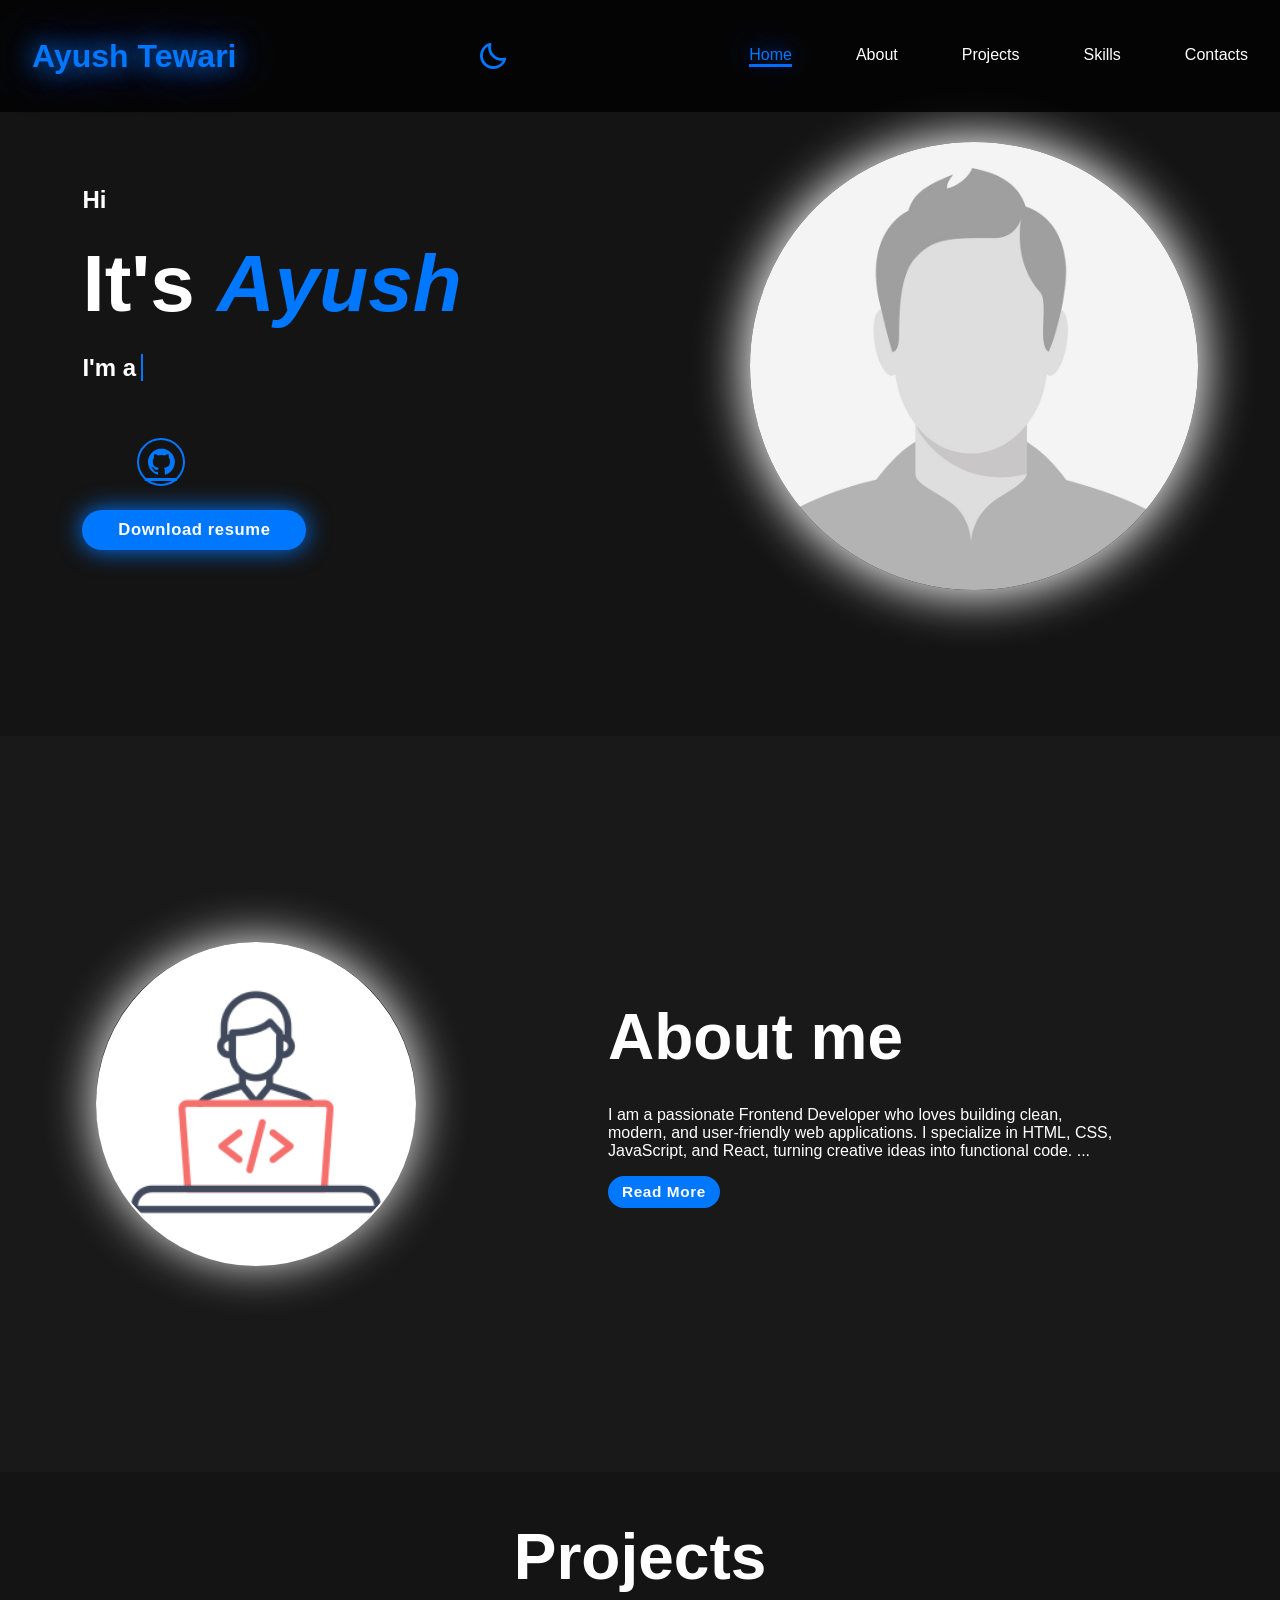
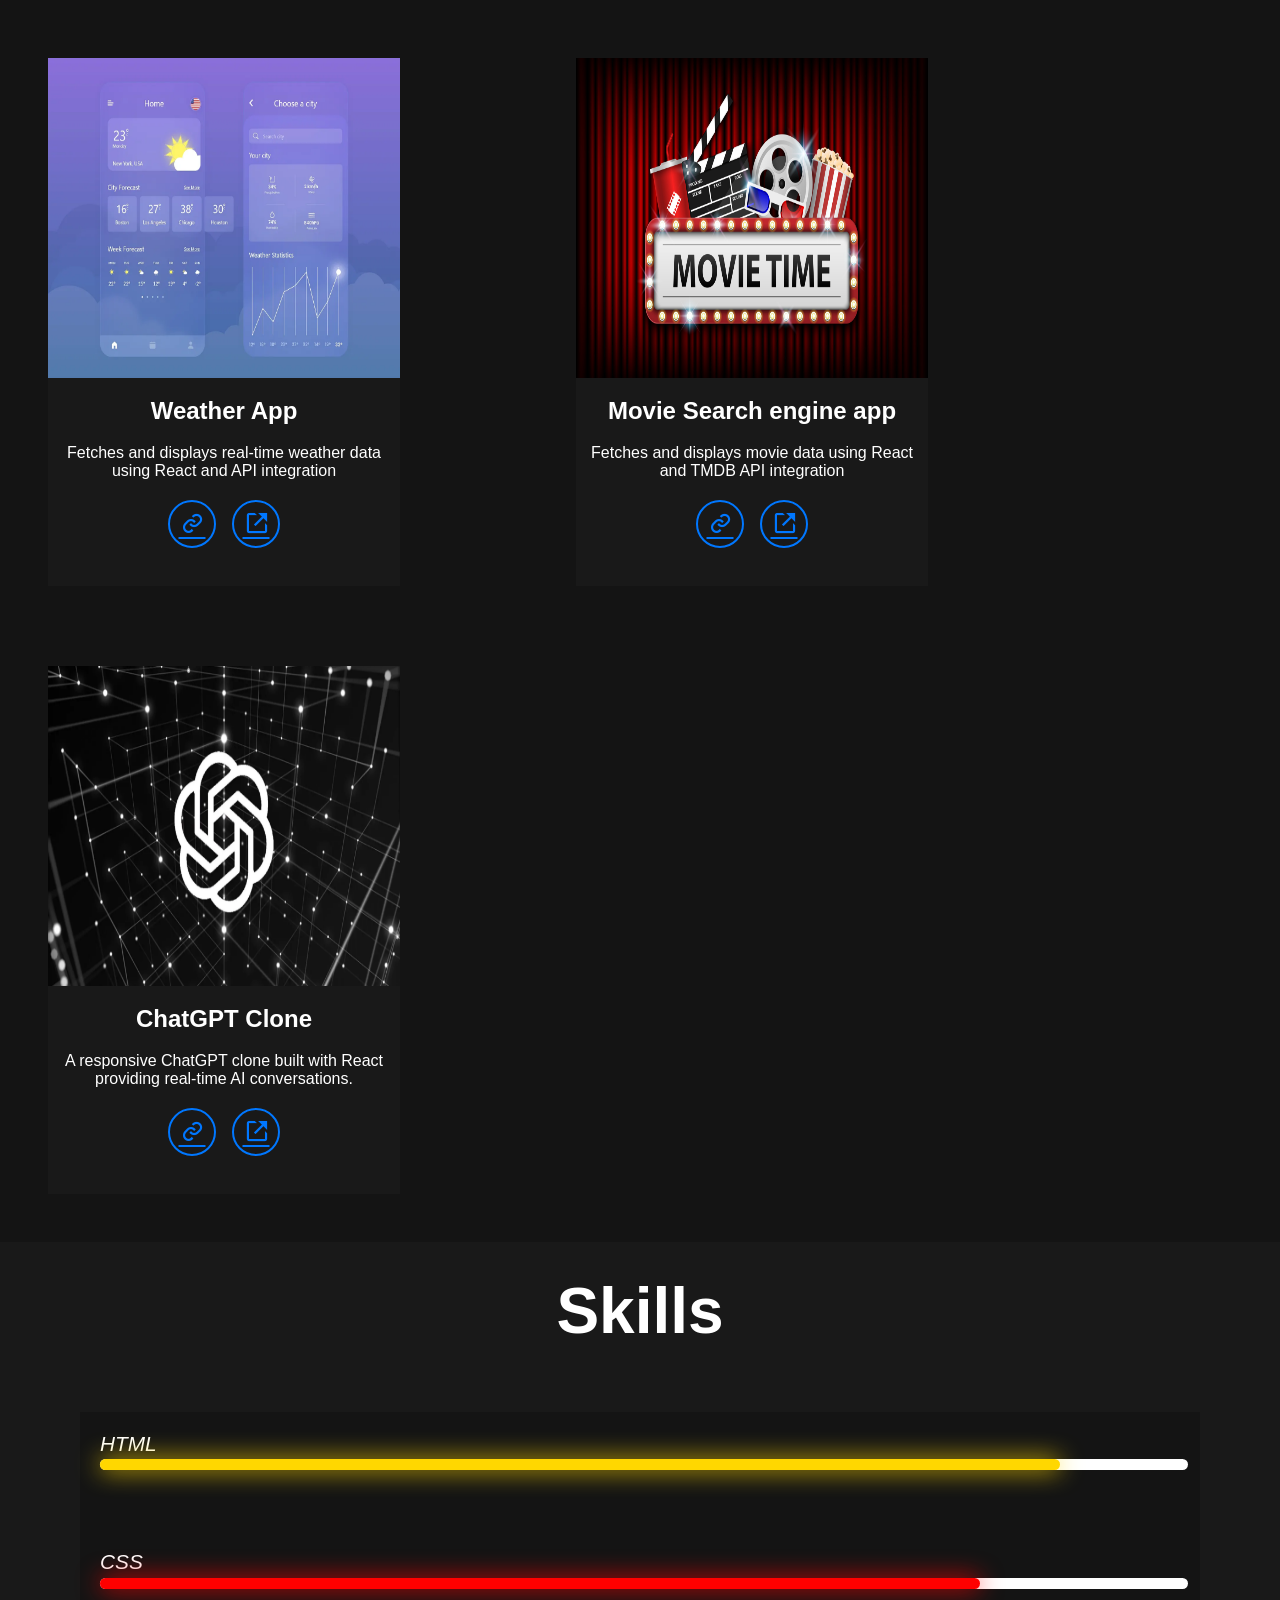
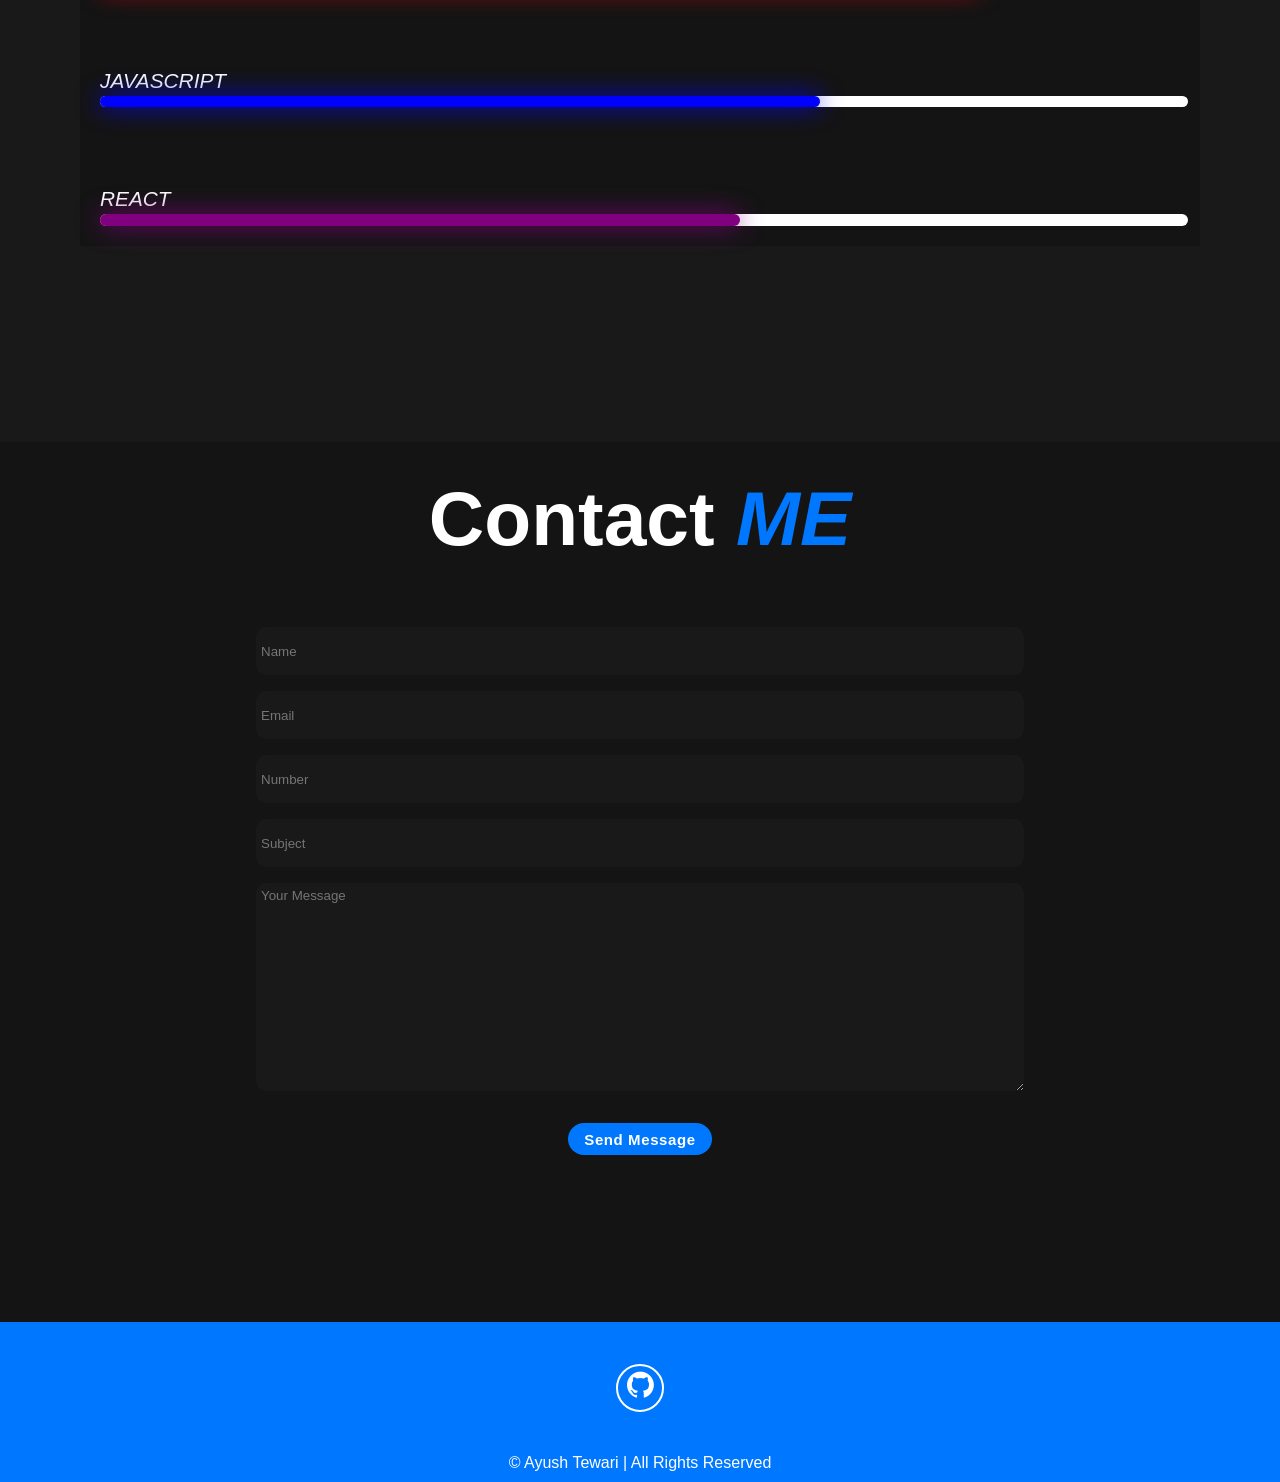
==== index.html @ 557e322d "updated css, read me and added image in about section" ====
<!DOCTYPE html>
<html lang="en">

<head>
    <meta charset="UTF-8">
    <meta name="viewport" content="width=device-width, initial-scale=1.0">
    <meta name="description" content="Ayush Tewari Portfolio - Web Developer">
    <meta name="keywords" content="portfolio, web developer, frontend, Ayush Tewari">


    <link rel="stylesheet" href="style.css">
    <link rel="stylesheet" href="https://unpkg.com/boxicons@2.1.4/css/boxicons.min.css">
    <link rel="icon" href="./assets/favicon.png">

    <title>Ayush Tewari | Frontend Developer</title>
</head>

<body>
    <header class="header">

        <div class="header-name">
            <span> Ayush Tewari </span>
        </div>

        <i class="bx bx-moon" id="theme-toggle"></i>
        <i class="bx bx-menu" id="menu-icon"> </i>

        <nav class="header-items">
            <a href="#home" class="active"> Home </a>
            <a href="#about"> About </a>
            <a href="#project"> Projects </a>
            <a href="#skill"> Skills </a>
            <a href="#contact"> Contacts </a>
        </nav>
    </header>


    <section id="home" class="home">
        <div class="home-items">
            <h1> Hi </h1>
            <h1> It's <i class="home-name"> Ayush </i> </h1>
            <h1> I'm a <span class="home-anime"> </span> </h1>

            <!-- noopener:    Prevents the new page from accessing the original page via the window.opener object, prevent js attacks like Reverse Tabnabbing, where a malicious site redirects your original tab to a phishing page.   noreferrer:   Prevents the browser from sending your website's URL as an HTTP Referer header, hiding your source link from the new site's analytics and server logs. -->
            <a class="home-github" title="visit our github profile" href="https://github.com/Ayush15601" target="_blank"
                rel="noopener noreferrer"> <i class="bx bxl-github"> </i> </a>

            <!-- download attribute with value -->
            <a class="home-resume" href="./assets/cv.pdf" download="My_resume"> Download resume</a>
        </div>

        <div class="home-image-box">
            <img class="home-image" src="./assets/image.jpg" alt="profile pic" loading="lazy">
        </div>
    </section>


    <section id="about" class="about">
        <div class="image_container">
            <img class="about-image" src="./assets/about.png" alt="profile pic" loading="lazy">
        </div>

        <div class="about-items">
            <h1> About me </h1>
            <p> I am a passionate Frontend Developer who loves building clean, modern, and user-friendly web
                applications. I specialize in HTML, CSS, JavaScript, and React, turning creative ideas into functional
                code. <span class="about-dots">...</span> <span class="about-span"> I focus on writing clean,
                    maintainable code and designing responsive interfaces that work beautifully on any screen size. I
                    enjoy solving technical challenges, learning new tools, and creating smooth interactive experiences
                    that users love. </span> </p>
            <input type="button" value="Read More" class="about-button">
        </div>
    </section>

    <section id="project" class="project">
        <h1> Projects </h1>

        <div class="projects">

            <div class="project-items">
                <img src="./assets/weather.png" alt="weather app" loading="lazy">
                <h1> Weather App </h1>
                <p> Fetches and displays real-time weather data using React and API integration </p>

                <div class="project-link">
                    <a title="launch the live weather app demo" href="#" class="project-live" target="_blank"
                        rel="noopener noreferrer"> <i class="bx bx-link"> </i> </a>
                    <a title="view weather app repo" href="https://github.com/Ayush15601/Weather-app"
                        class="project-github" target="_blank" rel="noopener noreferrer"> <i
                            class="bx bx-link-external"></i> </a>
                </div>
            </div>

            <div class="project-items">
                <img src="./assets/movie.png" alt="movie search engine app" loading="lazy">
                <h1> Movie Search engine app </h1>
                <p> Fetches and displays movie data using React and TMDB API integration </p>

                <div class="project-link">
                    <a title="launch the live weather app demo" href="#" class="project-live" target="_blank"
                        rel="noopener noreferrer"> <i class="bx bx-link"> </i> </a>
                    <a title="view movie app repo" href="https://github.com/Ayush15601/Movie_search_engine"
                        class="project-github" target="_blank" rel="noopener noreferrer"> <i
                            class="bx bx-link-external"></i> </a>
                </div>
            </div>

            <div class="project-items">
                <img src="./assets/gpt.png" alt="movie search engine app" loading="lazy">
                <h1> ChatGPT Clone </h1>
                <p> A responsive ChatGPT clone built with React providing real-time AI conversations. </p>

                <div class="project-link">
                    <a title="launch the live weather app demo" href="#" class="project-live" target="_blank"
                        rel="noopener noreferrer"> <i class="bx bx-link"> </i> </a>
                    <a title="view movie app repo" href="https://github.com/Ayush15601/chat-gpt-clone"
                        class="project-github" target="_blank" rel="noopener noreferrer"> <i
                            class="bx bx-link-external"></i> </a>
                </div>
            </div>

        </div>

    </section>

    <section id="skill" class="skill">
        <h1> Skills </h1>

        <div class="skill-container">
            <div class="skill-items">

                <div class="skill-box">
                    <i> HTML </i>
                    <div class="html"> <span> </span> </div>
                </div>

                <div class="skill-box">
                    <i> CSS </i>
                    <div class="css"> <span> </span> </div>
                </div>

                <div class="skill-box">
                    <i> JAVASCRIPT </i>
                    <div class="js"> <span> </span> </div>
                </div>

                <div class="skill-box">
                    <i> REACT </i>
                    <div class="react"> <span> </span> </div>
                </div>

            </div>
        </div>

    </section>

    <section id="contact" class="contact">
        <h1> Contact <i> ME </i> </h1>

        <div class="contact-items">

            <!-- required attribute -->
            <form class="contact-form" action="https://formspree.io/f/xaqaobbg" method="POST">
                <input type="text" placeholder="Name" name="name" required>
                <input class="email" type="email" placeholder="Email" name="email" required>

                <!-- new value tel -->
                <input type="tel" placeholder="Number" name="number" required>
                <input type="text" placeholder="Subject" name="subject" required>
                <textarea placeholder="Your Message" name="message" required></textarea>
                <input class="btn" type="submit" value="Send Message" required>
            </form>

        </div>
    </section>

    <footer class="last">
        <div class="last-items">
            <a title="visit our github profile" href="https://github.com/Ayush15601" target="_blank"
                rel="noopener noreferrer"> <i class="bx bxl-github"> </i> </a>
        </div>

        <p> © Ayush Tewari | All Rights Reserved </p>
    </footer>

    <!-- differ vs async -->
    <script src="script.js" defer> </script>
</body>

</html>
---- style.css ----
* {
    margin: 0;
    padding: 0;
    box-sizing: border-box;
    font-family: "Poppins", sans-serif;
    outline: none;
    border: none;
}

:root {
    --bg: #141414;
    --bg2: #191919;
    --text: white;
    --main: #0077ff;
}

.light-mode {
    --bg: #ffffff;
    --bg2: #f5f5f5;
    --text: #111111;
    --main: #0077ff;
}

html,
body {
    /* min-height: 100%;                                        this wasted our 6hrs never used otherwise window will not sense scroll*/
    width: 100%;
    background: var(--bg);
    color: var(--text);

    /* used to avoid problem in small screen device*/
    overflow-x: hidden;
    transition: all 0.3s ease;

    /* used to add sroll efect when clicked on nav links*/
    scroll-behavior: smooth;
}

section {
    /* Fixed when clicked header links, stop correctly */
    scroll-margin-top: 4rem;
}

.header {
    /* 0.8 is the blak color opacity*/
    background: rgba(0, 0, 0, 0.8);
    color: var(--main);
    min-height: 7rem;
    width: 100%;
    display: flex;
    align-items: center;
    justify-content: space-between;
    padding: 0 2rem;

    /* used to blur bg below header*/
    -webkit-webkit-backdrop-filter: blur(10px);
    position: fixed;
    z-index: 1;
}

.header-name {
    font-size: 2rem;
    font-weight: 800;
    text-shadow: 0 0 25px var(--main), 0 0 50px var(--main);
    cursor: pointer;
    transition: 0.3s ease;
}

.header-name:hover {
    transform: scale(1.1);
}

#menu-icon {
    font-size: 2rem;
    color: var(--main);
    cursor: pointer;
    display: none;
}

#theme-toggle {
    font-size: 2rem;
    color: var(--main);
    transition: 0.3s ease;
    cursor: pointer;
}

#theme-toggle:hover {
    transform: scale(1.2);
}

.header-items {
    display: flex;
    column-gap: 4rem;
    font-size: 1rem;
}

.header-items a {
    cursor: pointer;
    text-decoration: none;
    color: white;
    border-bottom: 3px solid transparent;
    /* used to avoide header links flickring */
}

.header-items a:hover,
.header-items a.active {
    color: var(--main);
    border-bottom: 3px solid var(--main);
    text-shadow: 0 0 25px var(--main), 0 0 50px var(--main), 0 0 75px var(--main), 0 0 100px var(--main);
}


/* ------------------------------------------------------------------home------------------------------------------------------------------------------------------------ */


.home {
    background: var(--bg);
    display: flex;
    align-items: center;
    justify-content: center;
    min-height: 46rem;
    column-gap: 18rem;
}

.home-items {
    color: var(--text);
    display: flex;
    flex-direction: column;
    row-gap: 1.5rem;
}

/* target an element based on given position among siblings of the same type.*/
.home h1:nth-of-type(2) {
    font-size: 5rem;
}

.home-name {
    color: var(--main);
}

.home-anime {
    position: relative;
    color: var(--main);
}

.home-anime::before {
    content: "Frontend Developer";
    animation: words 12s infinite;
}

.home-anime::after {
    content: "";
    position: absolute;
    right: -8px;
    top: 0;
    width: calc(100% + 8px);
    min-height: 100%;
    background-color: var(--bg);
    border-left: 2px solid var(--main);
    animation: cursor 0.4s infinite, typing 20s steps(70) infinite;
}

@keyframes cursor {
    50% {
        border-color: transparent;
    }
}

@keyframes words {

    0%,
    33% {
        content: "Frontend Developer";
    }

    34%,
    66% {
        content: "Web Developer";
    }

    67%,
    100% {
        content: "UI Developer";
    }
}

@keyframes typing {

    10%,
    15%,
    30%,
    35%,
    50%,
    55%,
    70%,
    75%,
    90%,
    95% {
        width: 0;
    }

    5%,
    20%,
    25%,
    40%,
    45%,
    60%,
    65%,
    80%,
    85% {
        width: calc(100% + 8px);
    }
}

.home-github {
    display: flex;
    flex-direction: row;
    align-items: center;
    justify-content: center;
    height: 3rem;
    width: 3rem;
    font-size: 2rem;
    border-radius: 50%;
    border: 2px solid var(--main);
    color: var(--main);
    margin-left: 3.4rem;
    margin-top: 2rem;
    transition: 0.3s ease;
}

.home-github:hover {
    transform: scale(1) translateY(-10px);
    background: var(--main);
    box-shadow: 0 0 50px var(--main);
    color: var(--text);
}

.home-resume {
    display: flex;
    align-items: center;
    justify-content: center;
    color: var(--text);
    background: var(--main);
    text-decoration: none;
    max-width: 14rem;
    width: 100%;
    height: 2.5rem;
    border-radius: 3rem;
    font-size: clamp(13px, 1.3vw, 20px);
    font-weight: bold;
    transition: 0.3s ease;
    letter-spacing: 0.6px;
    box-shadow: 0 0 25px var(--main);
}

.home-resume:hover {
    box-shadow: 0 0 20px var(--main);
    transform: scale(1.1);
}

.home-image {
    min-height: 27rem;
    width: 28rem;
    border-radius: 50%;
    box-shadow: 0 0 50px 5px var(--text);
}


/* ----------------------------------------------------------------about------------------------------------------------------------------------------------------------- */


.about {
    display: flex;
    align-items: center;
    justify-content: center;
    min-height: 46rem;
    background-color: var(--bg2);
    column-gap: 8rem;
    color: var(--text);
}

.image_container {
    min-height: 19rem;
    width: 20rem;
    border-radius: 50%;
    background-color: white;
}

.about-image {
    min-height: 19rem;
    width: 20rem;
    border-radius: 50%;
    box-shadow: 0 0 50px white;
}

.about-items {
    width: 50%;
    min-height: 1rem;
    padding: 0 4rem;
}

.about-items h1 {
    font-size: 4rem;
}

.about-items p {
    margin-top: 2rem;
    display: inline-block;
}

.about-span {
    display: none;
}

.about-button {
    display: block;
    margin-top: 1rem;
    width: 7rem;
    min-height: 2rem;
    font-size: clamp(11px, 1.2vw, 16px);
    letter-spacing: 0.6px;
    font-weight: 600;
    border-radius: 20px;
    background-color: var(--main);
    border: 2px solid var(--main);
    color: var(--text);
    cursor: pointer;
}


/* ------------------------------------------------------------------project--------------------------------------------------------------------------------------------- */


.project {
    display: flex;
    flex-direction: column;
    row-gap: 1rem;
    min-height: 60rem;
    background-color: var(--bg);
    column-gap: 1rem;
    color: var(--text);
}

.projects {
    display: flex;
    flex-direction: row;
    flex-wrap: wrap;
    row-gap: 5rem;
    column-gap: 11rem;
    padding-left: 3rem;
    padding-bottom: 3rem;
}

/* new learning*/
.project>h1:nth-of-type(1) {
    text-align: center;
    font-size: 4rem;
    margin: 3rem 0;
}

.project-items {
    display: flex;
    flex-direction: column;
    text-align: center;
    background-color: var(--bg2);
    width: 22rem;
    min-height: 33rem;
    row-gap: 1.2rem;
}

.project-items img {
    min-height: 20rem;
    width: 22rem;
}

.project-link {
    display: flex;
    justify-content: center;
    column-gap: 1rem;
    margin-bottom: 2rem;
}

.project-link a:nth-of-type(1) {
    display: flex;
    justify-content: center;
    align-items: center;
    color: var(--main);
    height: 3rem;
    width: 3rem;
    border-radius: 50%;
    border: 2px solid var(--main);
    font-size: 1.7rem;
    transition: 0.3s ease;
}

.project-link a:nth-of-type(1):hover {
    transform: scale(1.2) translateY(-10px);
    background-color: var(--main);
    color: var(--text);
    box-shadow: 0 0 20px var(--main);
}

.project-link a:nth-of-type(2) {
    display: flex;
    justify-content: center;
    align-items: center;
    color: var(--main);
    height: 3rem;
    width: 3rem;
    border-radius: 50%;
    border: 2px solid var(--main);
    font-size: 1.7rem;
    transition: 0.3s ease;
}

.project-link a:nth-of-type(2):hover {
    transform: scale(1.2) translateY(-10px);
    background-color: var(--main);
    color: var(--text);
    box-shadow: 0 0 20px var(--main);
}


/* ----------------------------------------------------------------skill------------------------------------------------------------------------------------------------ */


.skill {
    display: flex;
    flex-direction: column;
    align-items: center;
    background-color: var(--bg2);
    min-height: 50rem;
    row-gap: 2rem;
}

.skill-container {
    background-color: var(--bg);
    width: 70rem;
    min-height: 10rem;
    padding: 20px;
}

.skill-items {
    display: flex;
    flex-direction: column;
    row-gap: 5rem;
}

.skill-box {
    display: flex;
    flex-direction: column;
    row-gap: 0.2rem;
}

.skill-box i {
    font-size: 1.3rem;
}

.skill-box div {
    width: 68rem;
    min-height: 0.7rem;
    background-color: var(--text);
    border-radius: 10px;
    cursor: pointer;
}

.skill h1 {
    margin: 2rem 0;
    font-size: 4rem;
}

.html span {
    display: block;
    width: 60rem;
    min-height: 0.7rem;
    background-color: gold;
    box-shadow: 0 0 25px gold;
    border-radius: 10px;
    transition: 0.3s ease;
}

.html span:hover {
    box-shadow: 0 0 25px gold, 0 0 50px gold;
}

.css span {
    display: block;
    width: 55rem;
    min-height: 0.7rem;
    background-color: red;
    box-shadow: 0 0 25px red;
    border-radius: 10px;
    cursor: pointer;
    transition: 0.3s ease;
}

.css span:hover {
    box-shadow: 0 0 25px red, 0 0 50px red;
}

.js span {
    display: block;
    width: 45rem;
    min-height: 0.7rem;
    background-color: blue;
    box-shadow: 0 0 25px blue;
    border-radius: 10px;
    cursor: pointer;
    transition: 0.3s ease;
}

.js span:hover {
    box-shadow: 0 0 25px blue, 0 0 50px blue;

}

.react span {
    display: block;
    width: 40rem;
    height: 0.7rem;
    background-color: purple;
    box-shadow: 0 0 25px purple;
    border-radius: 10px;
    cursor: pointer;
    transition: 0.3s ease;
}

.react span:hover {
    box-shadow: 0 0 25px purple, 0 0 50px purple;

}


/* -----------------------------------------------------------------contact---------------------------------------------------------------------------------------------- */


.contact {
    display: flex;
    flex-direction: column;
    align-items: center;
    background-color: var(--bg);
    min-height: 55rem;
    row-gap: 2rem;
}

.contact h1 {
    color: var(--text);
    font-size: clamp(30px, 6vw, 200px);
    margin: 2rem 0;
}

.contact i {
    color: var(--main);
}

.contact-items {
    display: flex;
    flex-direction: column;
    align-items: center;
    row-gap: 2rem;
}

.contact-form {
    display: flex;
    flex-direction: column;
    align-items: center;
    width: 48rem;
    row-gap: 1rem;
}

.contact-form input:nth-of-type(-n+4) {
    height: 3rem;
    max-width: 48rem;
    width: 100%;
    padding: 0 5px;
    border-radius: 10px;
    background-color: var(--bg2);
    color: var(--text);
}

.contact-form textarea {
    min-height: 13rem;
    max-width: 48rem;
    width: 100%;
    padding: 5px 5px;
    border-radius: 10px;
    background-color: var(--bg2);
    color: var(--text);
}

.btn {
    background-color: var(--main);
    color: var(--text);
    width: 9rem;
    height: 2rem;
    border-radius: 1rem;
    font-weight: 700;
    font-size: clamp(10px, 1.2vw, 15px);
    letter-spacing: 0.6px;
    text-align: center;
    margin-top: 1rem;
    cursor: pointer;
    transition: 0.3s ease;
}

.btn:hover {
    transform: scale(1.1);
    box-shadow: 0 0 25px var(--main);
}

.last {
    display: flex;
    flex-direction: column;
    justify-content: flex-end;
    row-gap: 2rem;
    align-items: center;
    background-color: var(--main);
    min-height: 10rem;
}

.last-items {
    display: flex;
    align-items: center;
    justify-content: center;
    height: 3rem;
    width: 3rem;
    font-size: 2rem;
    border-radius: 50%;
    border: 2px solid var(--text);
    transition: 0.3s ease;
}

.last-items i {
    color: var(--text);
}

.last-items:hover {
    transform: scale(1) translateY(-10px);
}

.last p {
    margin: 10px 0;
}


/* ---------------------------------------------------------------scroll-bar--------------------------------------------------------------------------------------------- */


::-webkit-scrollbar {
    width: 10px;
}

::-webkit-scrollbar-track {
    background-color: black;
}

::-webkit-scrollbar-thumb {
    background-color: var(--main);
}


/* ---------------------------------------------------------------media queries------------------------------------------------------------------------------------------ */


@media(max-width: 1024px) {
    html {
        font-size: 70%;
    }
}

@media(max-width: 815px) {
    html {
        font-size: 70%;
    }

    #home {
        display: flex;
        flex-direction: column-reverse;
        min-height: 80rem;
    }

    #menu-icon {
        display: inline;
    }

    .header-items.active {
        display: flex;
    }

    .header-items {
        display: none;
        flex-direction: column;
        align-items: flex-start;
        position: absolute;
        top: 100%;
        width: 100%;
        background: var(--bg2);
        padding: 2rem 0;
        row-gap: 2rem;
        font-size: 20px;
    }

    .home-image {
        margin-top: 1rem;
        margin-bottom: 5rem
    }

    .home-items {
        width: 90%;
    }

    .home-resume {
        margin-bottom: 2rem;
    }

    #about {
        display: flex;
        flex-direction: column-reverse;
        min-height: 70rem;
    }

    #about h1 {
        margin-top: 0;
    }

    .about-button {
        margin-top: 2rem;
    }

    .about-items {
        width: 100%;
    }

    .about-image {
        margin: 11rem 0;
    }

    .skill-container {
        width: 90%;
    }

    .skill-box div {
        width: 100%;
    }

    .html span {
        width: 85%
    }

    .css span {
        width: 75%;
    }

    .js span {
        width: 65%;
    }

    .react span {
        width: 60%;
    }

    .contact-form,
    .contact-items {
        width: 90%;
    }

    #project {
        min-height: 55rem;
    }
}
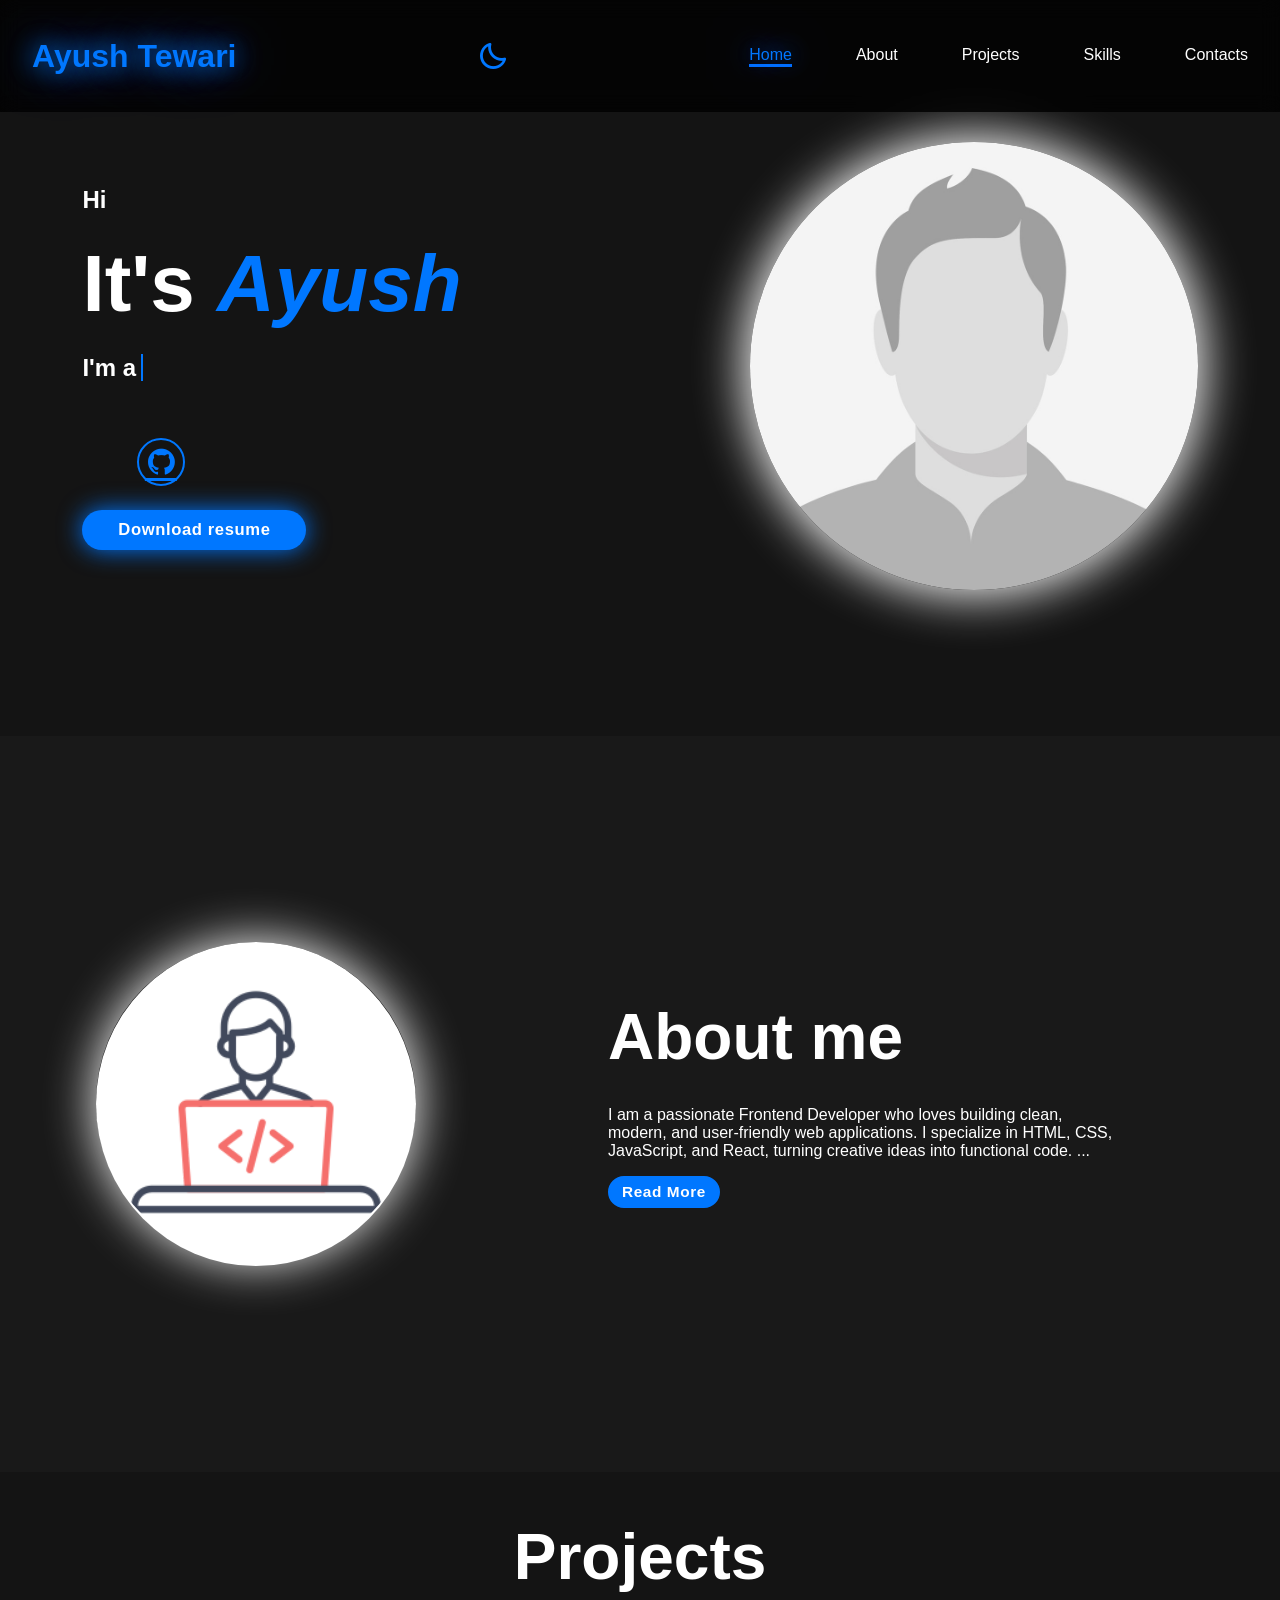
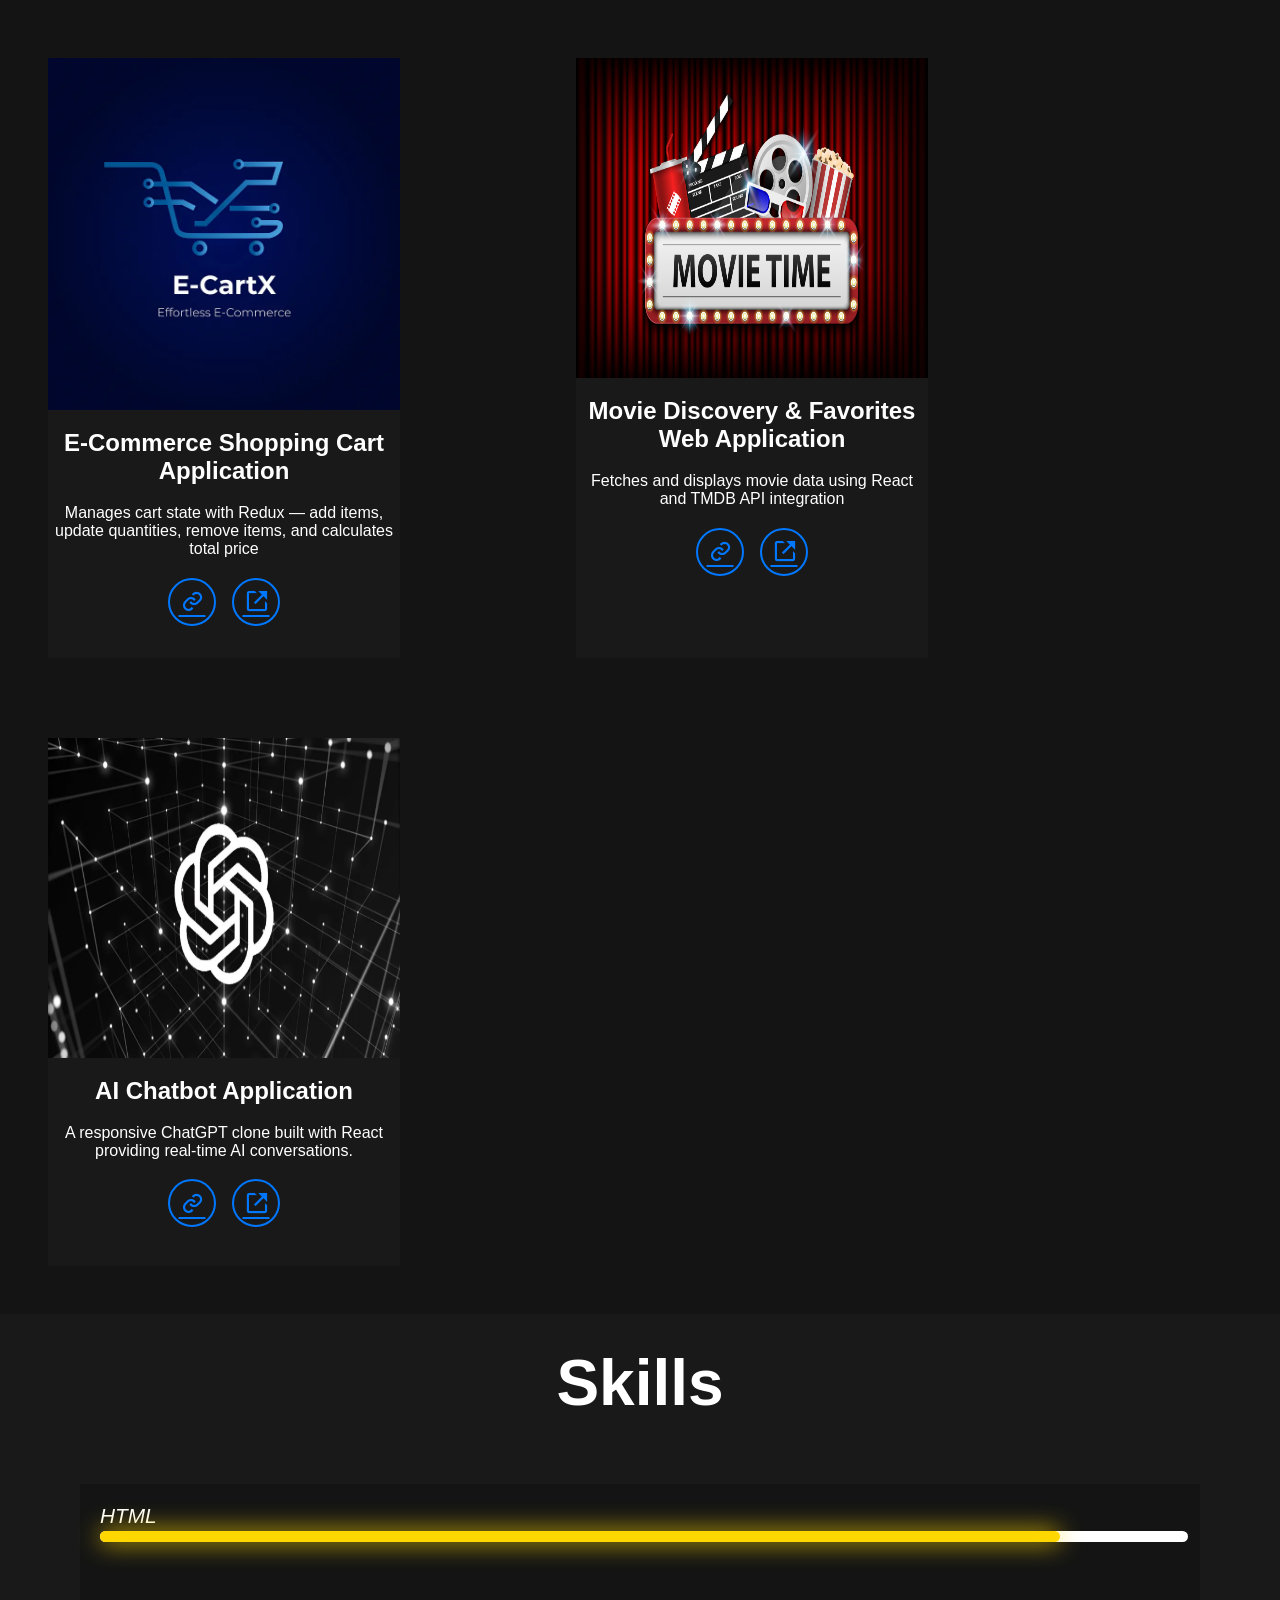
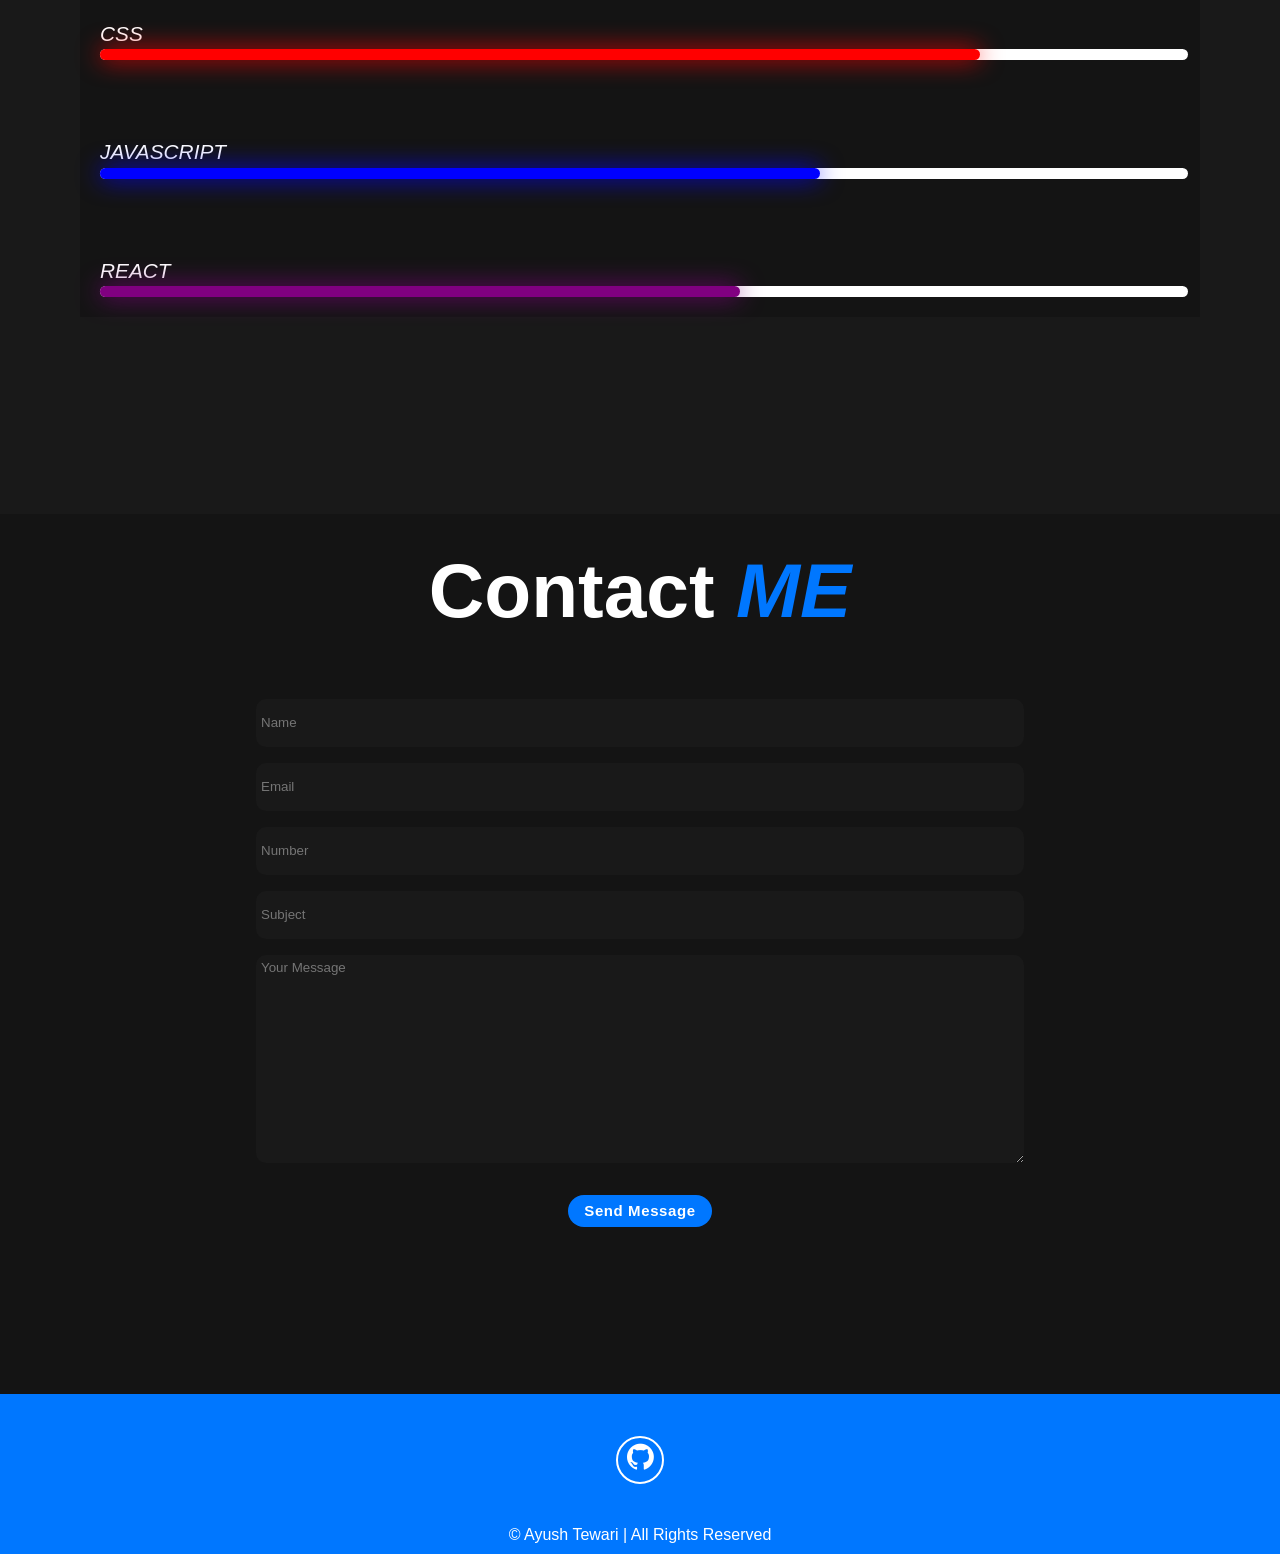
==== commit 9ed432f6: "added new project" ====
--- a/index.html
+++ b/index.html
@@ -78,14 +78,15 @@
         <div class="projects">
 
             <div class="project-items">
-                <img src="./assets/weather.png" alt="weather app" loading="lazy">
-                <h1> Weather App </h1>
-                <p> Fetches and displays real-time weather data using React and API integration </p>
+                <img src="./assets/e commerce.png" alt="weather app" loading="lazy">
+                <h1> E-Commerce Shopping Cart Application </h1>
+                <p> Manages cart state with Redux — add items, update quantities, remove items, and calculates total
+                    price </p>
 
                 <div class="project-link">
                     <a title="launch the live weather app demo" href="#" class="project-live" target="_blank"
                         rel="noopener noreferrer"> <i class="bx bx-link"> </i> </a>
-                    <a title="view weather app repo" href="https://github.com/Ayush15601/Weather-app"
+                    <a title="view weather app repo" href="https://github.com/Ayush15601/e-commerce_cart"
                         class="project-github" target="_blank" rel="noopener noreferrer"> <i
                             class="bx bx-link-external"></i> </a>
                 </div>
@@ -93,7 +94,7 @@
 
             <div class="project-items">
                 <img src="./assets/movie.png" alt="movie search engine app" loading="lazy">
-                <h1> Movie Search engine app </h1>
+                <h1> Movie Discovery & Favorites Web Application </h1>
                 <p> Fetches and displays movie data using React and TMDB API integration </p>
 
                 <div class="project-link">
@@ -107,7 +108,7 @@
 
             <div class="project-items">
                 <img src="./assets/gpt.png" alt="movie search engine app" loading="lazy">
-                <h1> ChatGPT Clone </h1>
+                <h1> AI Chatbot Application </h1>
                 <p> A responsive ChatGPT clone built with React providing real-time AI conversations. </p>
 
                 <div class="project-link">
--- a/style.css
+++ b/style.css
@@ -53,7 +53,7 @@
     padding: 0 2rem;
 
     /* used to blur bg below header*/
-    -webkit-webkit-backdrop-filter: blur(10px);
+    backdrop-filter: blur(10px);
     position: fixed;
     z-index: 1;
 }
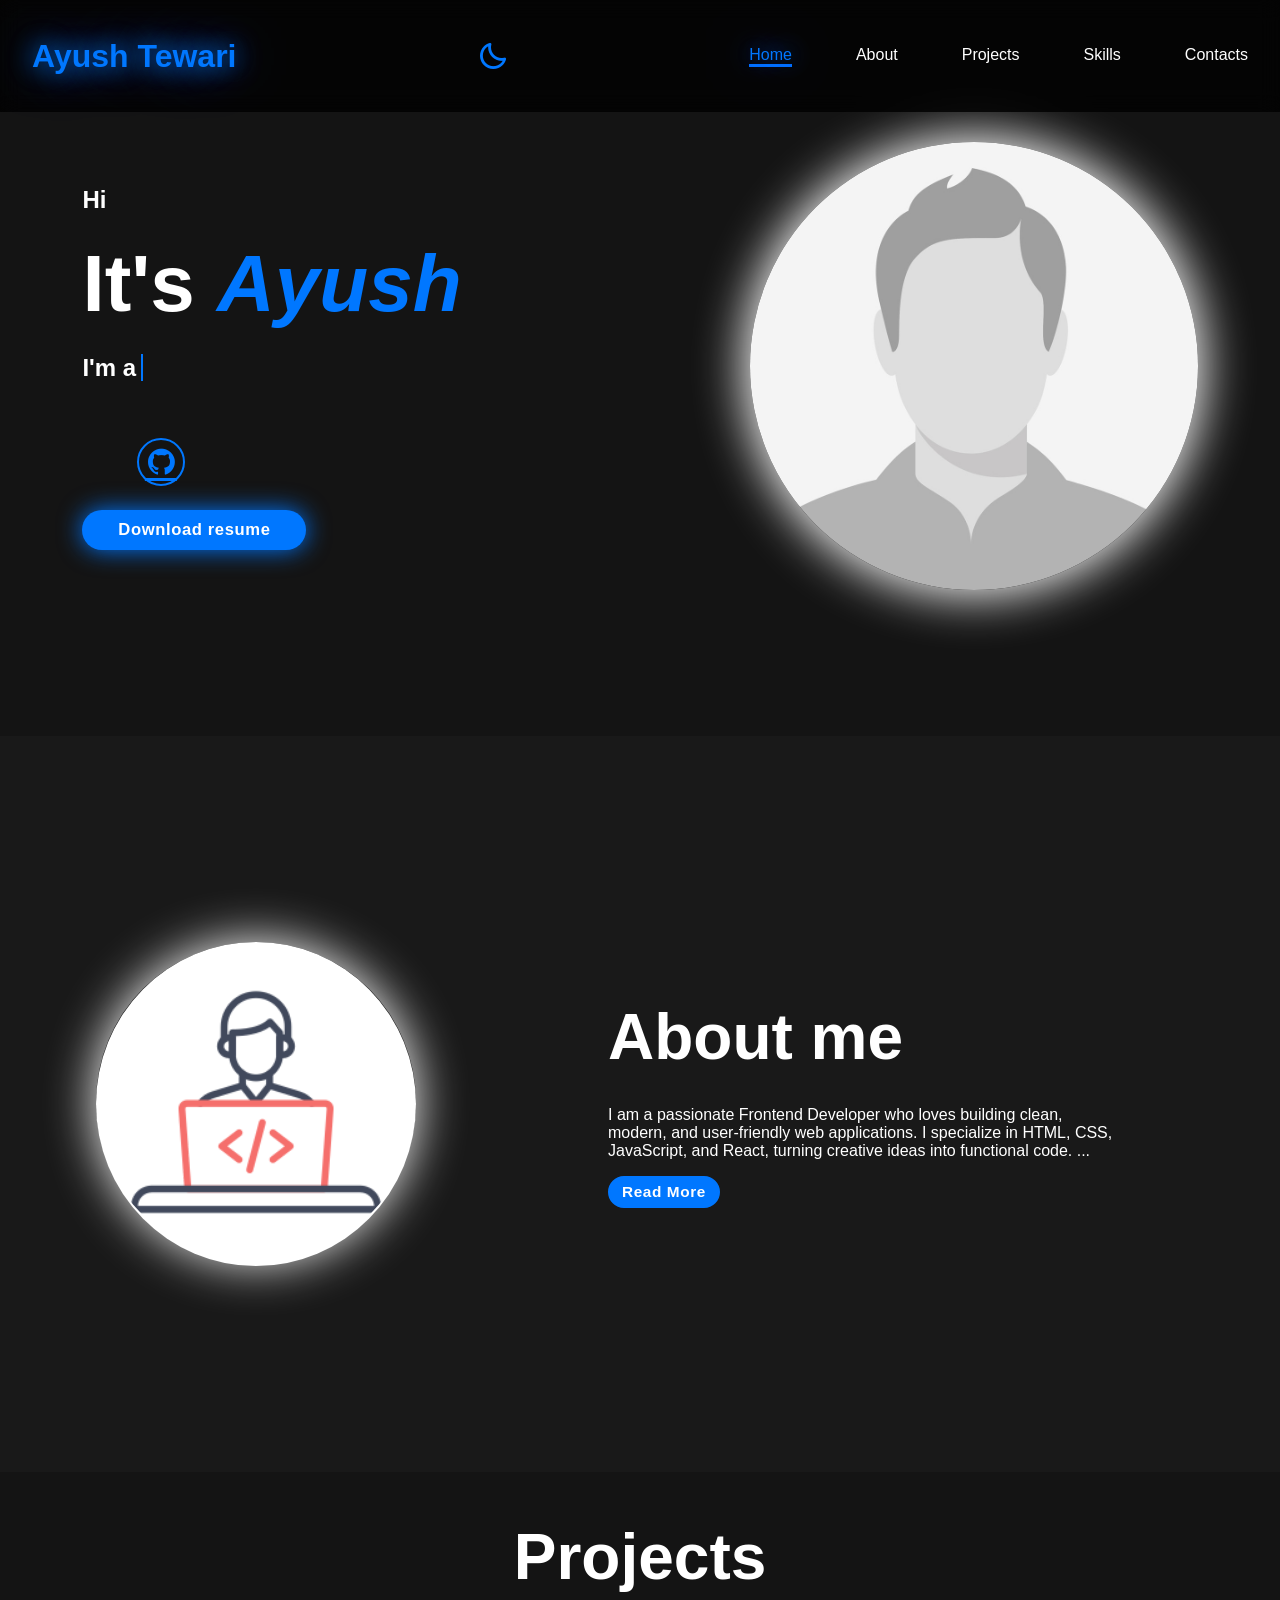
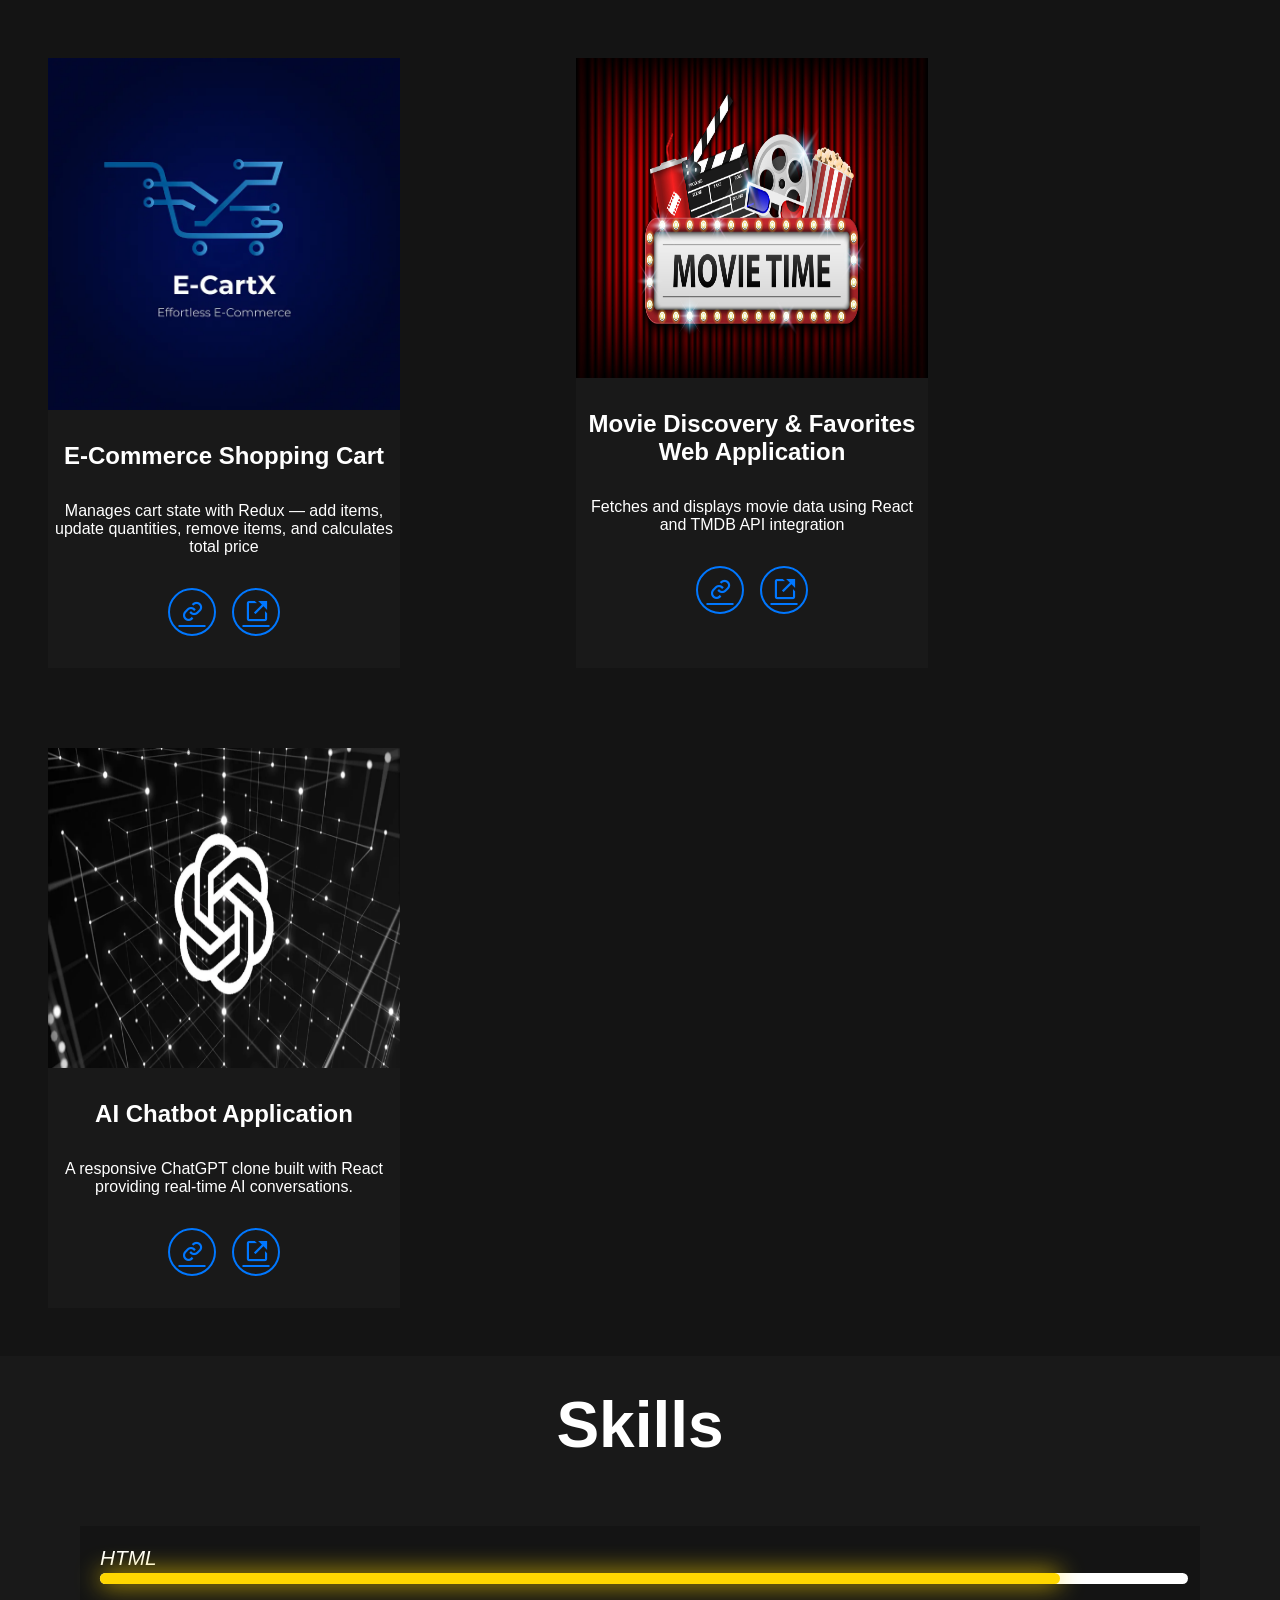
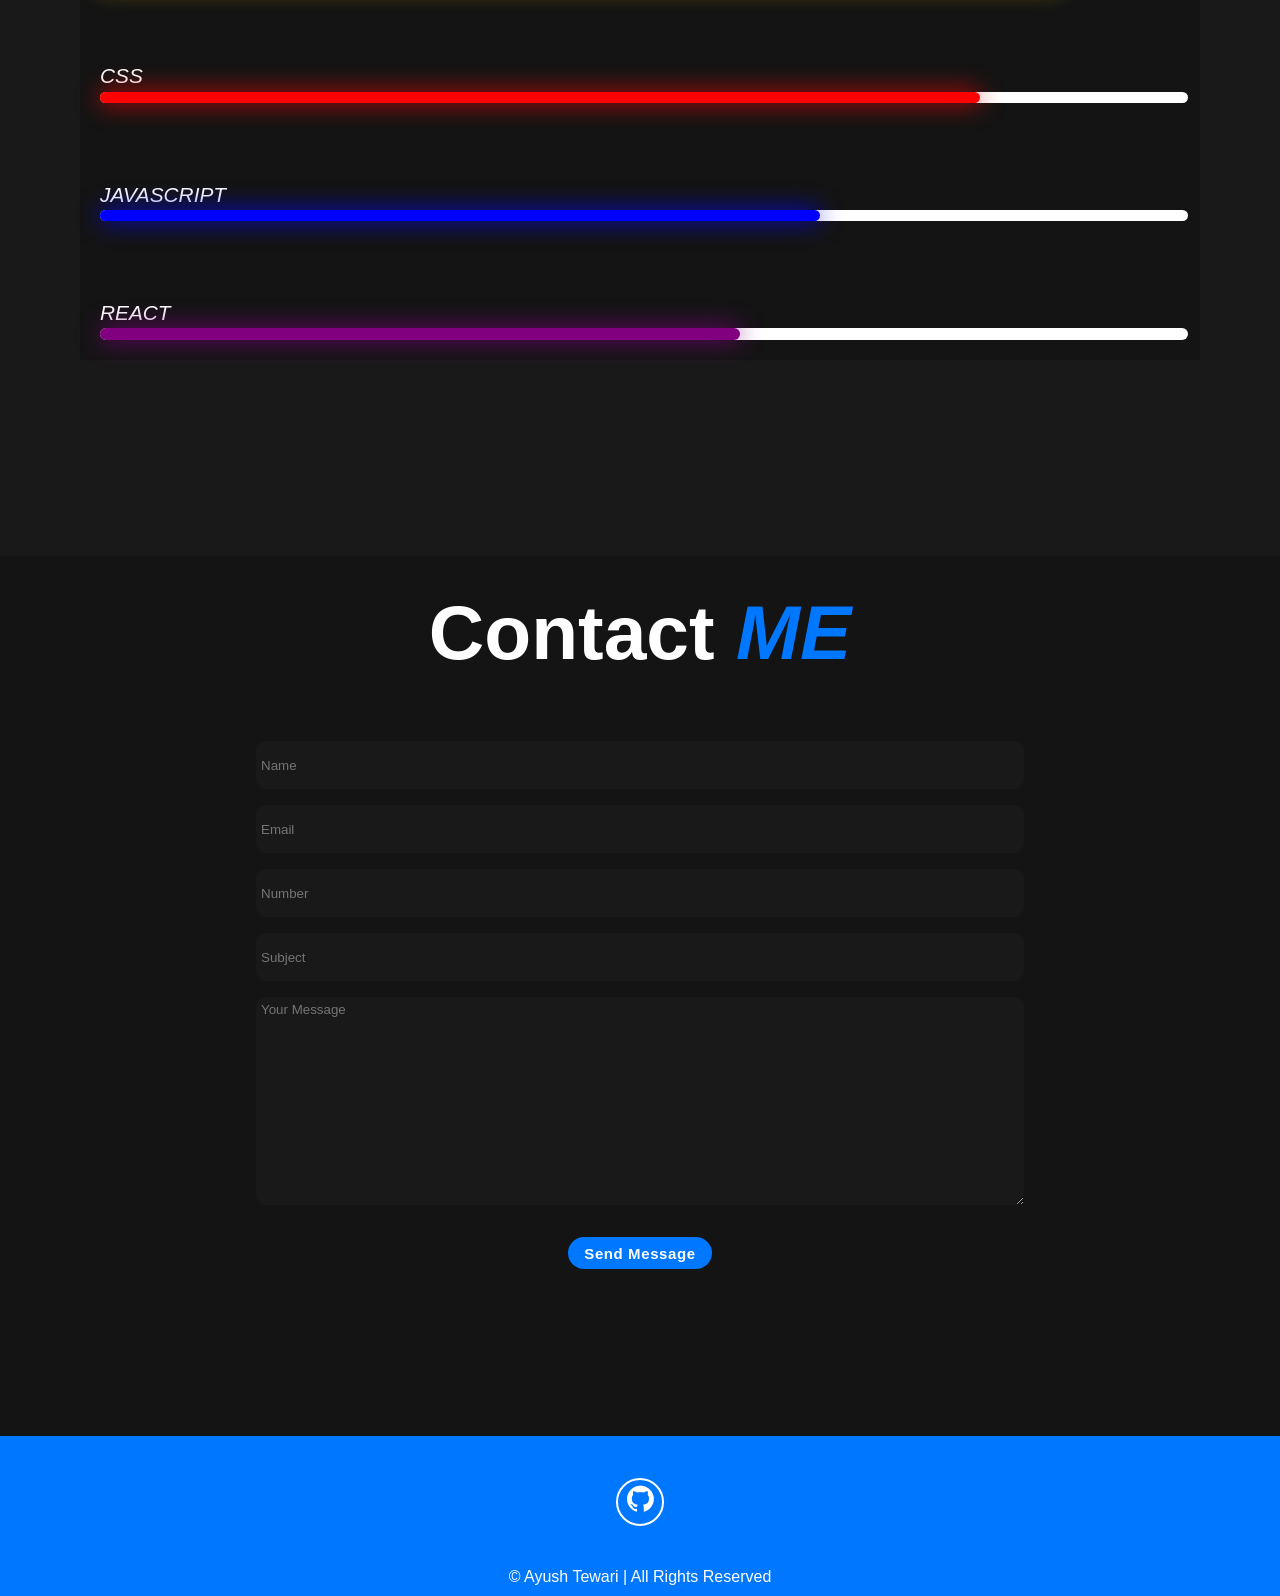
==== commit bc9faf5e: "fixed layout issues" ====
--- a/index.html
+++ b/index.html
@@ -79,7 +79,7 @@
 
             <div class="project-items">
                 <img src="./assets/e commerce.png" alt="weather app" loading="lazy">
-                <h1> E-Commerce Shopping Cart Application </h1>
+                <h2> E-Commerce Shopping Cart </h2>
                 <p> Manages cart state with Redux — add items, update quantities, remove items, and calculates total
                     price </p>
 
@@ -94,7 +94,7 @@
 
             <div class="project-items">
                 <img src="./assets/movie.png" alt="movie search engine app" loading="lazy">
-                <h1> Movie Discovery & Favorites Web Application </h1>
+                <h2> Movie Discovery & Favorites Web Application </h2>
                 <p> Fetches and displays movie data using React and TMDB API integration </p>
 
                 <div class="project-link">
@@ -108,7 +108,7 @@
 
             <div class="project-items">
                 <img src="./assets/gpt.png" alt="movie search engine app" loading="lazy">
-                <h1> AI Chatbot Application </h1>
+                <h2> AI Chatbot Application </h2>
                 <p> A responsive ChatGPT clone built with React providing real-time AI conversations. </p>
 
                 <div class="project-link">
--- a/style.css
+++ b/style.css
@@ -290,7 +290,7 @@
     min-height: 19rem;
     width: 20rem;
     border-radius: 50%;
-    box-shadow: 0 0 50px white;
+    box-shadow: 0 0 50px var(--text);
 }
 
 .about-items {
@@ -365,7 +365,7 @@
     background-color: var(--bg2);
     width: 22rem;
     min-height: 33rem;
-    row-gap: 1.2rem;
+    row-gap: 2rem;
 }
 
 .project-items img {
@@ -731,7 +731,8 @@
         width: 100%;
     }
 
-    .about-image {
+    .image_container {
+        height: 20rem;
         margin: 11rem 0;
     }
 
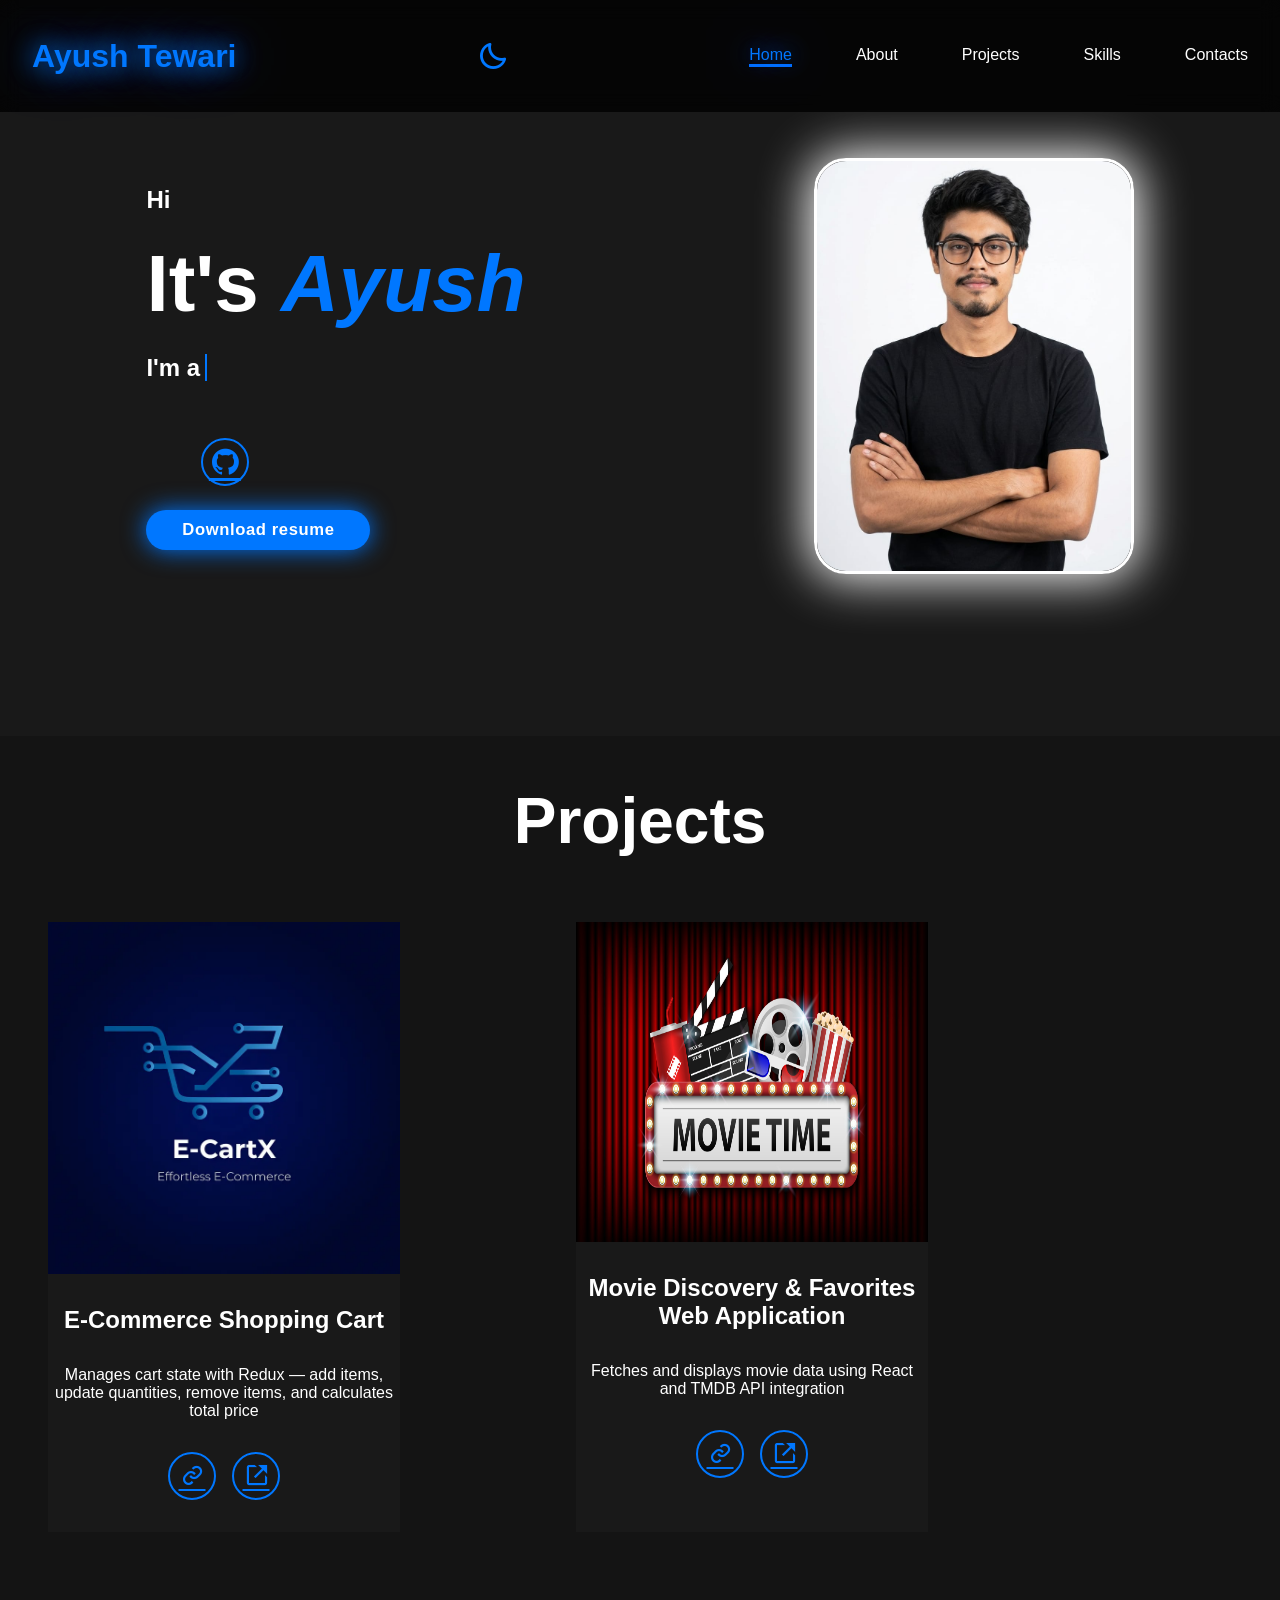
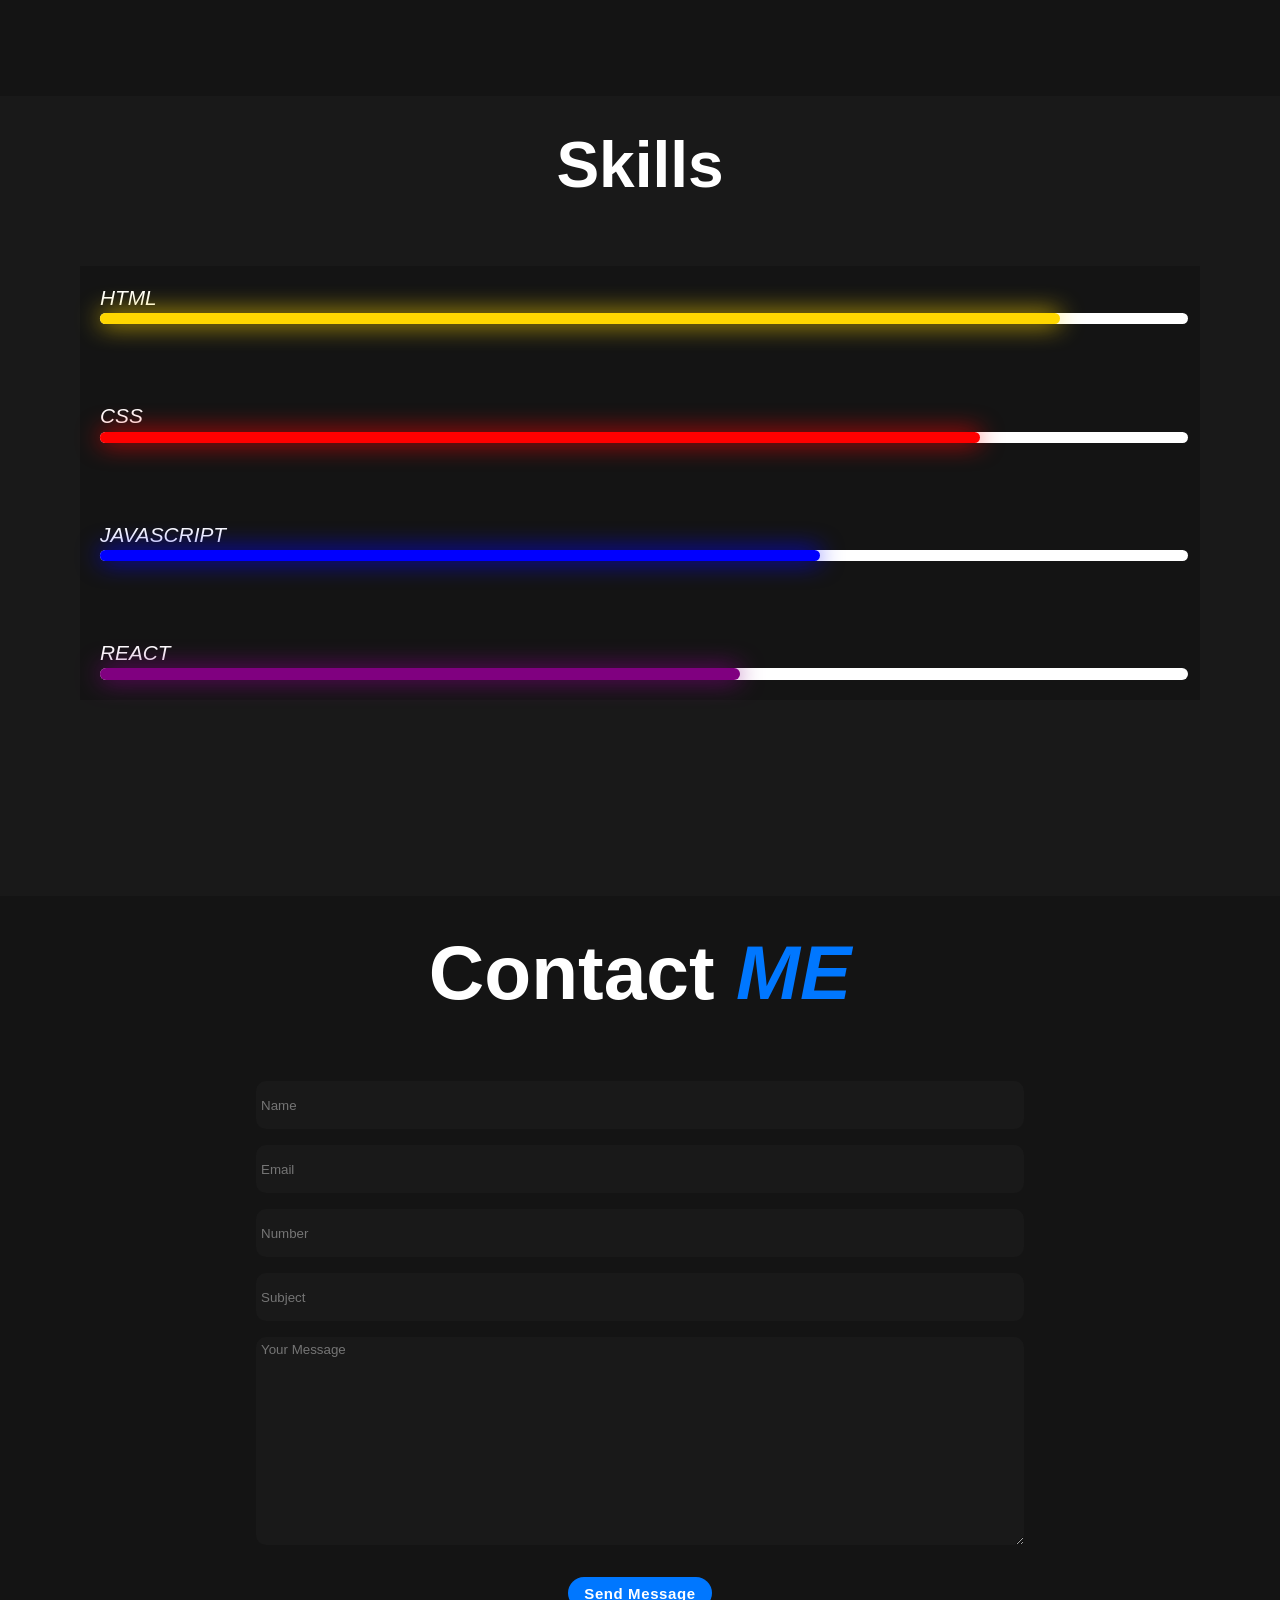
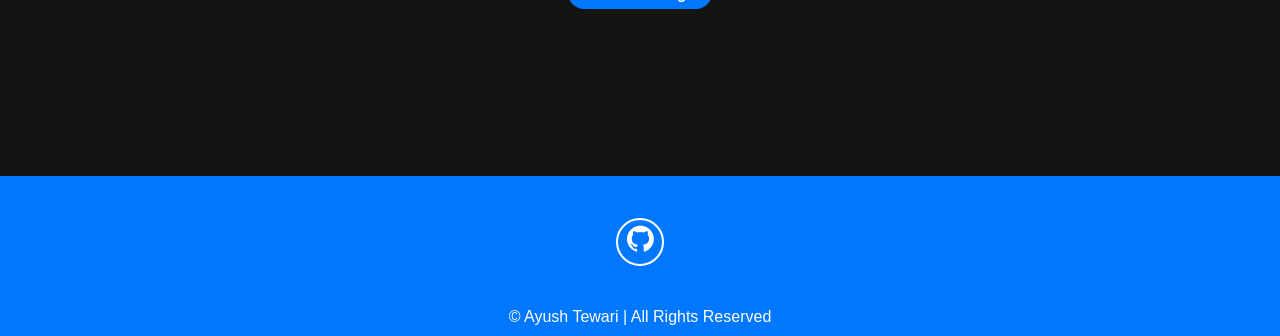
==== commit 3d151b55: "updated profile image" ====
--- a/index.html
+++ b/index.html
@@ -6,7 +6,6 @@
     <meta name="viewport" content="width=device-width, initial-scale=1.0">
     <meta name="description" content="Ayush Tewari Portfolio - Web Developer">
     <meta name="keywords" content="portfolio, web developer, frontend, Ayush Tewari">
-
 
     <link rel="stylesheet" href="style.css">
     <link rel="stylesheet" href="https://unpkg.com/boxicons@2.1.4/css/boxicons.min.css">
@@ -55,7 +54,7 @@
     </section>
 
 
-    <section id="about" class="about">
+    <!-- <section id="about" class="about">
         <div class="image_container">
             <img class="about-image" src="./assets/about.png" alt="profile pic" loading="lazy">
         </div>
@@ -70,7 +69,7 @@
                     that users love. </span> </p>
             <input type="button" value="Read More" class="about-button">
         </div>
-    </section>
+    </section> -->
 
     <section id="project" class="project">
         <h1> Projects </h1>
@@ -78,15 +77,15 @@
         <div class="projects">
 
             <div class="project-items">
-                <img src="./assets/e commerce.png" alt="weather app" loading="lazy">
+                <img src="./assets/e commerce.png" alt="e-commerce shopping cart project" loading="lazy">
                 <h2> E-Commerce Shopping Cart </h2>
                 <p> Manages cart state with Redux — add items, update quantities, remove items, and calculates total
                     price </p>
 
                 <div class="project-link">
-                    <a title="launch the live weather app demo" href="#" class="project-live" target="_blank"
-                        rel="noopener noreferrer"> <i class="bx bx-link"> </i> </a>
-                    <a title="view weather app repo" href="https://github.com/Ayush15601/e-commerce_cart"
+                    <a title="launch the live app demo" href="https://e-commerce-cart-fawn.vercel.app/"
+                        class="project-live" target="_blank" rel="noopener noreferrer"> <i class="bx bx-link"> </i> </a>
+                    <a title="view e-commerce_cart repo" href="https://github.com/Ayush15601/e-commerce_cart"
                         class="project-github" target="_blank" rel="noopener noreferrer"> <i
                             class="bx bx-link-external"></i> </a>
                 </div>
@@ -98,23 +97,9 @@
                 <p> Fetches and displays movie data using React and TMDB API integration </p>
 
                 <div class="project-link">
-                    <a title="launch the live weather app demo" href="#" class="project-live" target="_blank"
-                        rel="noopener noreferrer"> <i class="bx bx-link"> </i> </a>
+                    <a title="launch the live app demo" href="https://movie-search-engine-indol.vercel.app/"
+                        class="project-live" target="_blank" rel="noopener noreferrer"> <i class="bx bx-link"> </i> </a>
                     <a title="view movie app repo" href="https://github.com/Ayush15601/Movie_search_engine"
-                        class="project-github" target="_blank" rel="noopener noreferrer"> <i
-                            class="bx bx-link-external"></i> </a>
-                </div>
-            </div>
-
-            <div class="project-items">
-                <img src="./assets/gpt.png" alt="movie search engine app" loading="lazy">
-                <h2> AI Chatbot Application </h2>
-                <p> A responsive ChatGPT clone built with React providing real-time AI conversations. </p>
-
-                <div class="project-link">
-                    <a title="launch the live weather app demo" href="#" class="project-live" target="_blank"
-                        rel="noopener noreferrer"> <i class="bx bx-link"> </i> </a>
-                    <a title="view movie app repo" href="https://github.com/Ayush15601/chat-gpt-clone"
                         class="project-github" target="_blank" rel="noopener noreferrer"> <i
                             class="bx bx-link-external"></i> </a>
                 </div>
@@ -184,7 +169,7 @@
         <p> © Ayush Tewari | All Rights Reserved </p>
     </footer>
 
-    <!-- differ vs async -->
+    <!-- defer vs async -->
     <script src="script.js" defer> </script>
 </body>
 
--- a/style.css
+++ b/style.css
@@ -37,12 +37,12 @@
 }
 
 section {
-    /* Fixed when clicked header links, stop correctly */
+    /* Fixed when clicked header links, stops correctly */
     scroll-margin-top: 4rem;
 }
 
 .header {
-    /* 0.8 is the blak color opacity*/
+    /* 0.8 is the black color opacity*/
     background: rgba(0, 0, 0, 0.8);
     color: var(--main);
     min-height: 7rem;
@@ -98,8 +98,9 @@
     cursor: pointer;
     text-decoration: none;
     color: white;
+
+    /* used to avoid header links flickering */
     border-bottom: 3px solid transparent;
-    /* used to avoide header links flickring */
 }
 
 .header-items a:hover,
@@ -114,7 +115,7 @@
 
 
 .home {
-    background: var(--bg);
+    background: var(--bg2);
     display: flex;
     align-items: center;
     justify-content: center;
@@ -155,7 +156,7 @@
     top: 0;
     width: calc(100% + 8px);
     min-height: 100%;
-    background-color: var(--bg);
+    background-color: var(--bg2);
     border-left: 2px solid var(--main);
     animation: cursor 0.4s infinite, typing 20s steps(70) infinite;
 }
@@ -259,10 +260,13 @@
 }
 
 .home-image {
-    min-height: 27rem;
-    width: 28rem;
-    border-radius: 50%;
+    height: 26rem;
+    width: 20rem;
+    object-fit: cover;
+    border-radius: 2rem;
+    border: 3px solid var(--text);
     box-shadow: 0 0 50px 5px var(--text);
+    transition: 0.3s ease;
 }
 
 
@@ -511,7 +515,6 @@
 
 .js span:hover {
     box-shadow: 0 0 25px blue, 0 0 50px blue;
-
 }
 
 .react span {
@@ -527,7 +530,6 @@
 
 .react span:hover {
     box-shadow: 0 0 25px purple, 0 0 50px purple;
-
 }
 
 
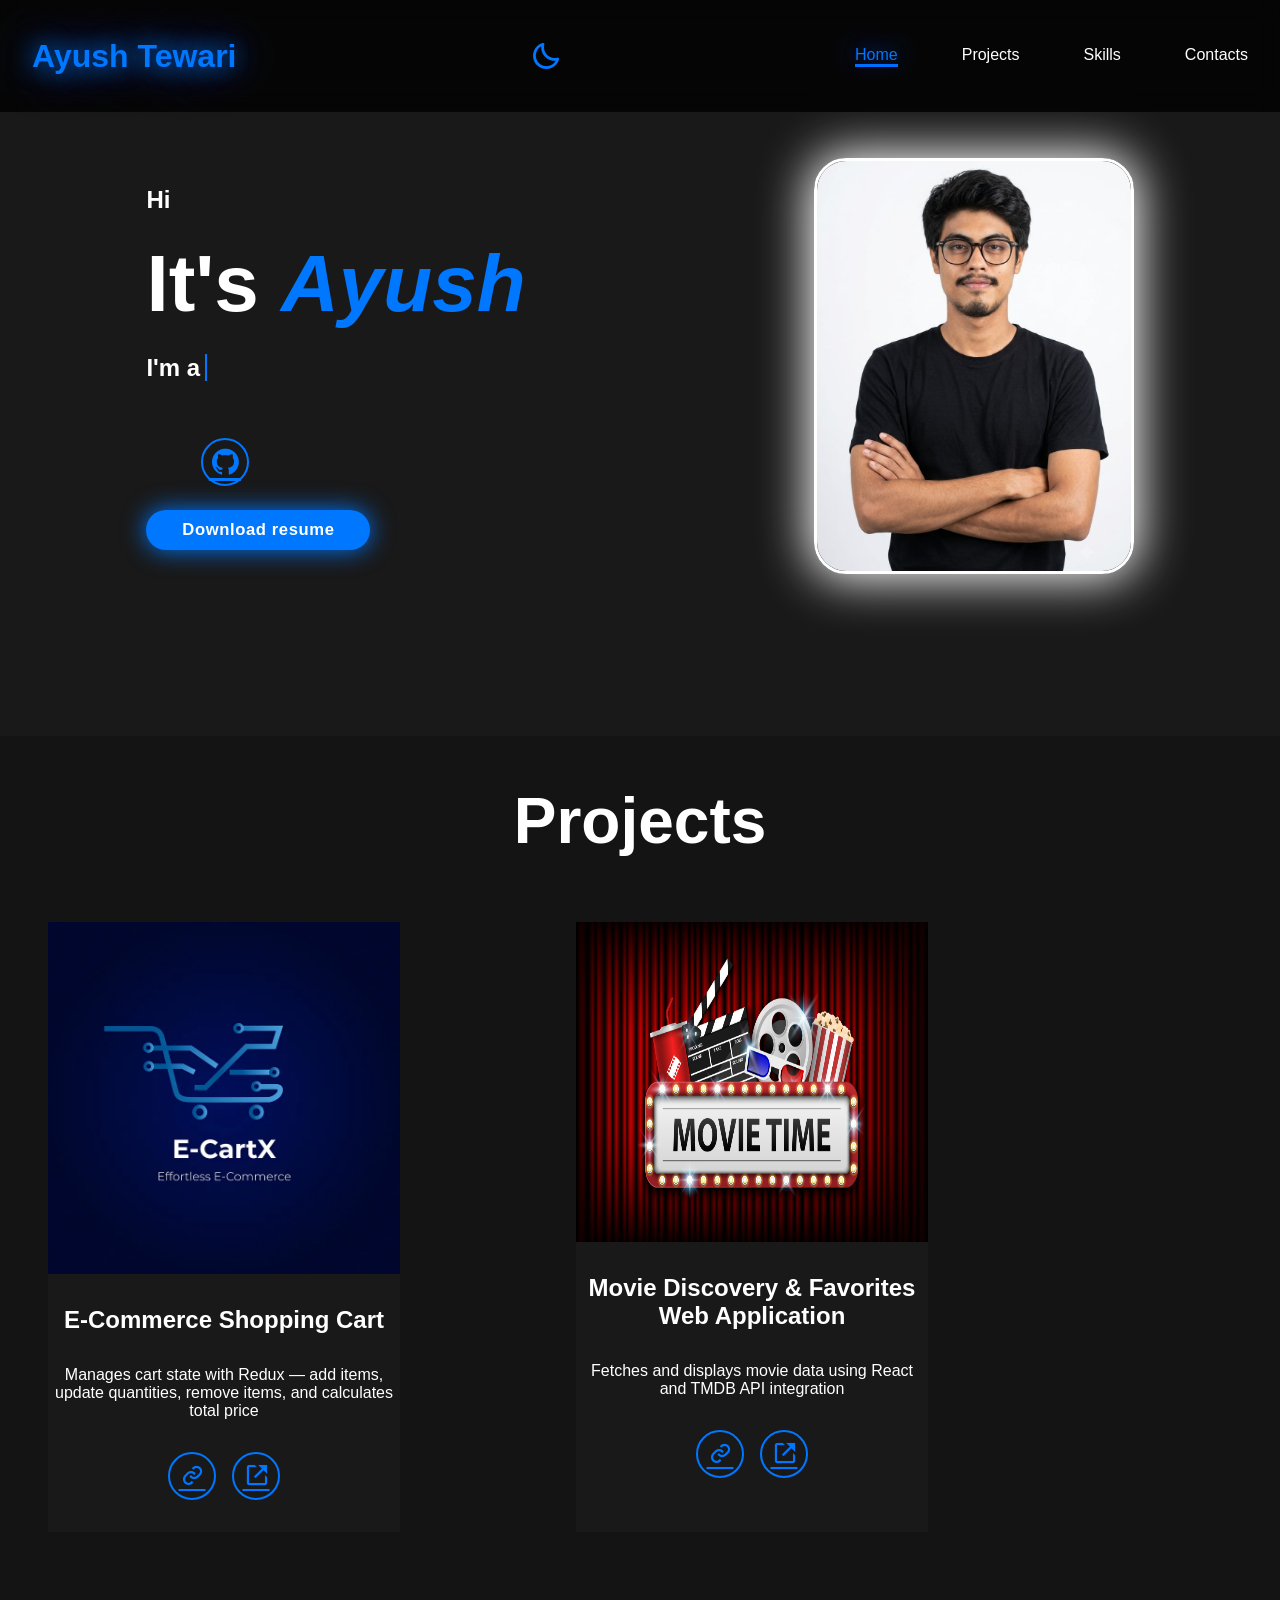
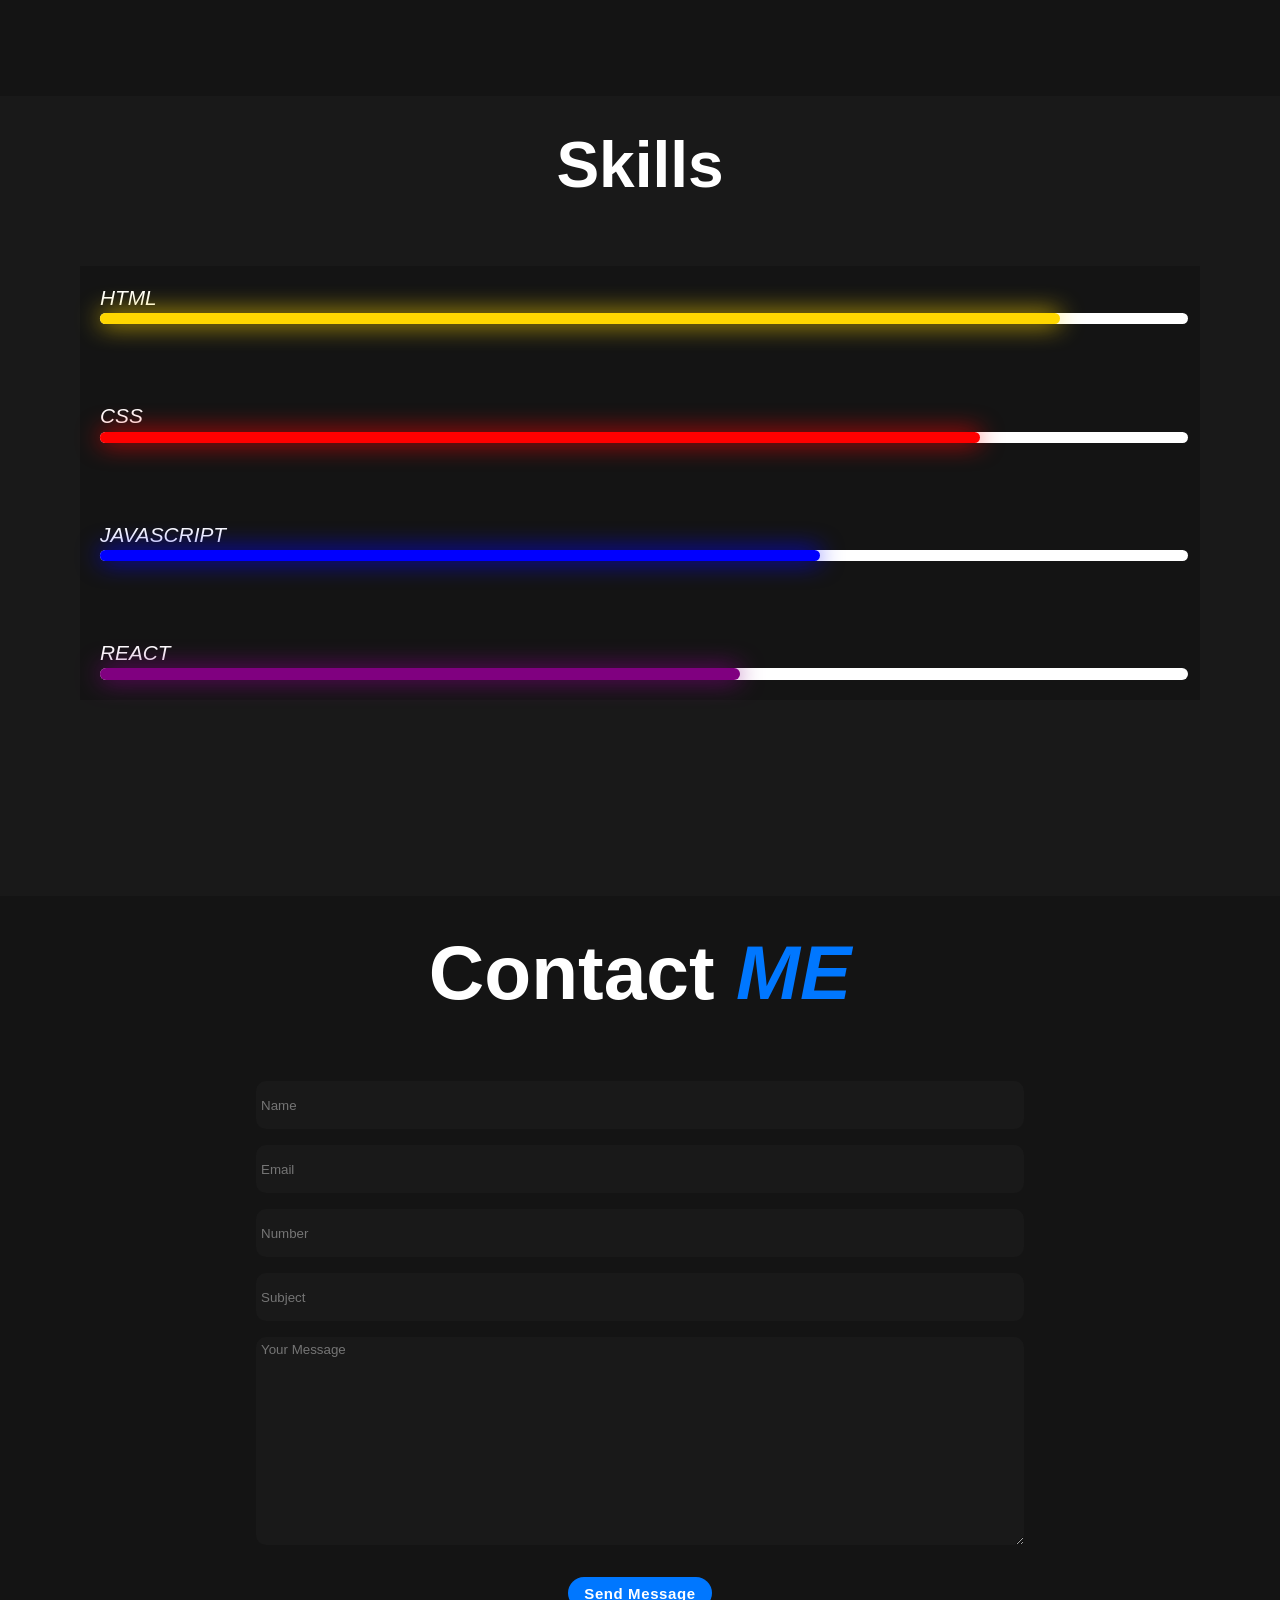
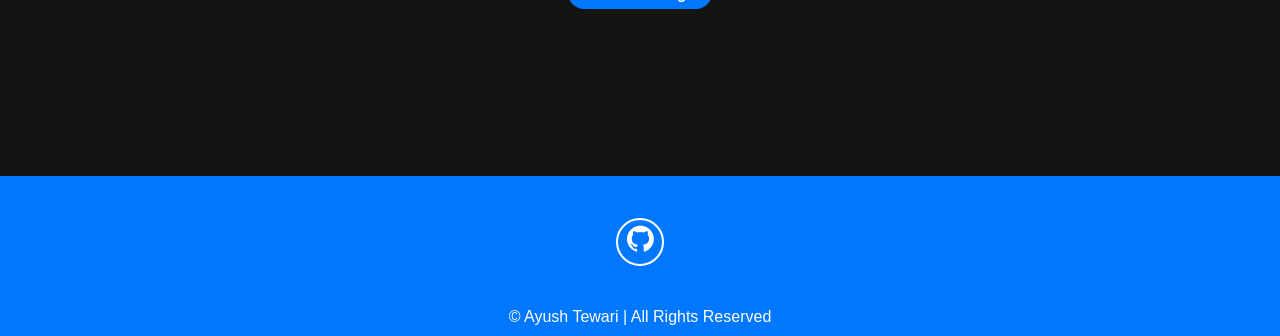
==== commit 23b4ddb6: "removed about button  form navbar" ====
--- a/index.html
+++ b/index.html
@@ -26,7 +26,7 @@
 
         <nav class="header-items">
             <a href="#home" class="active"> Home </a>
-            <a href="#about"> About </a>
+            <!-- <a href="#about"> About </a> -->
             <a href="#project"> Projects </a>
             <a href="#skill"> Skills </a>
             <a href="#contact"> Contacts </a>
